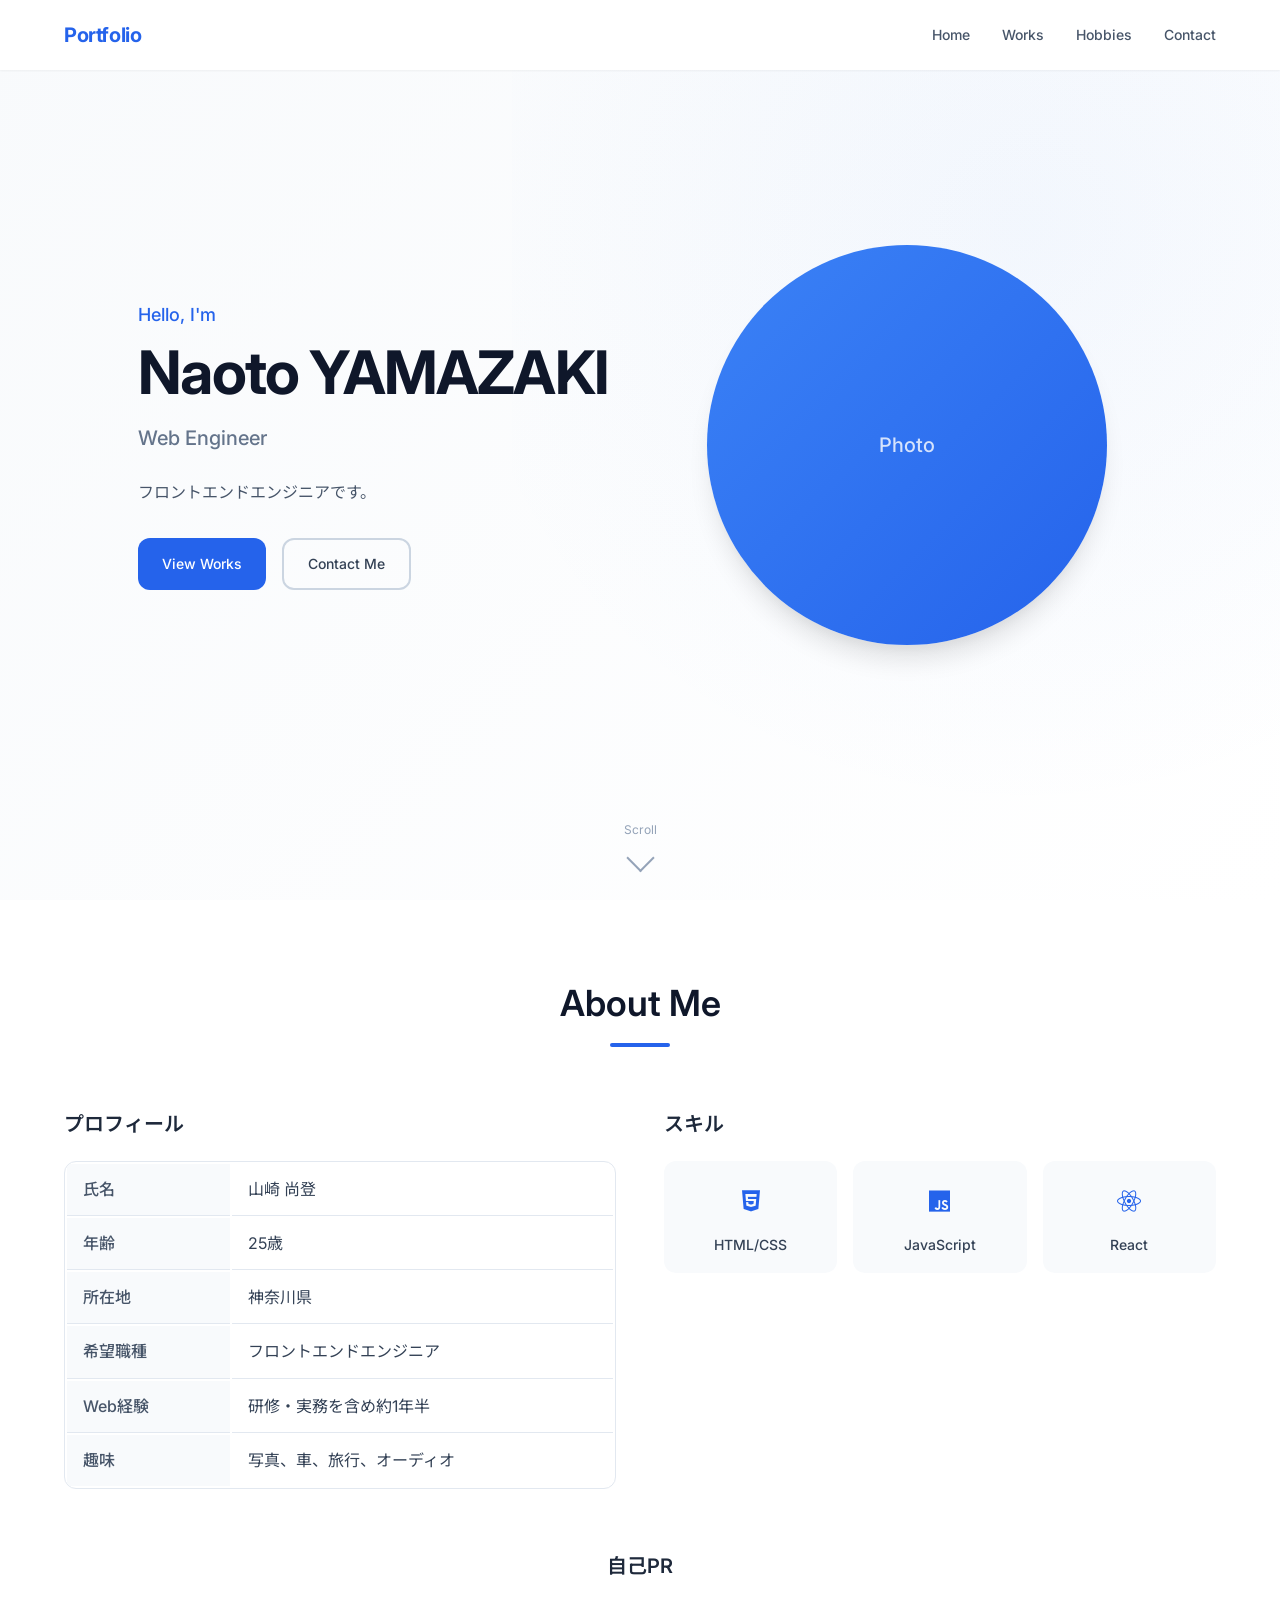
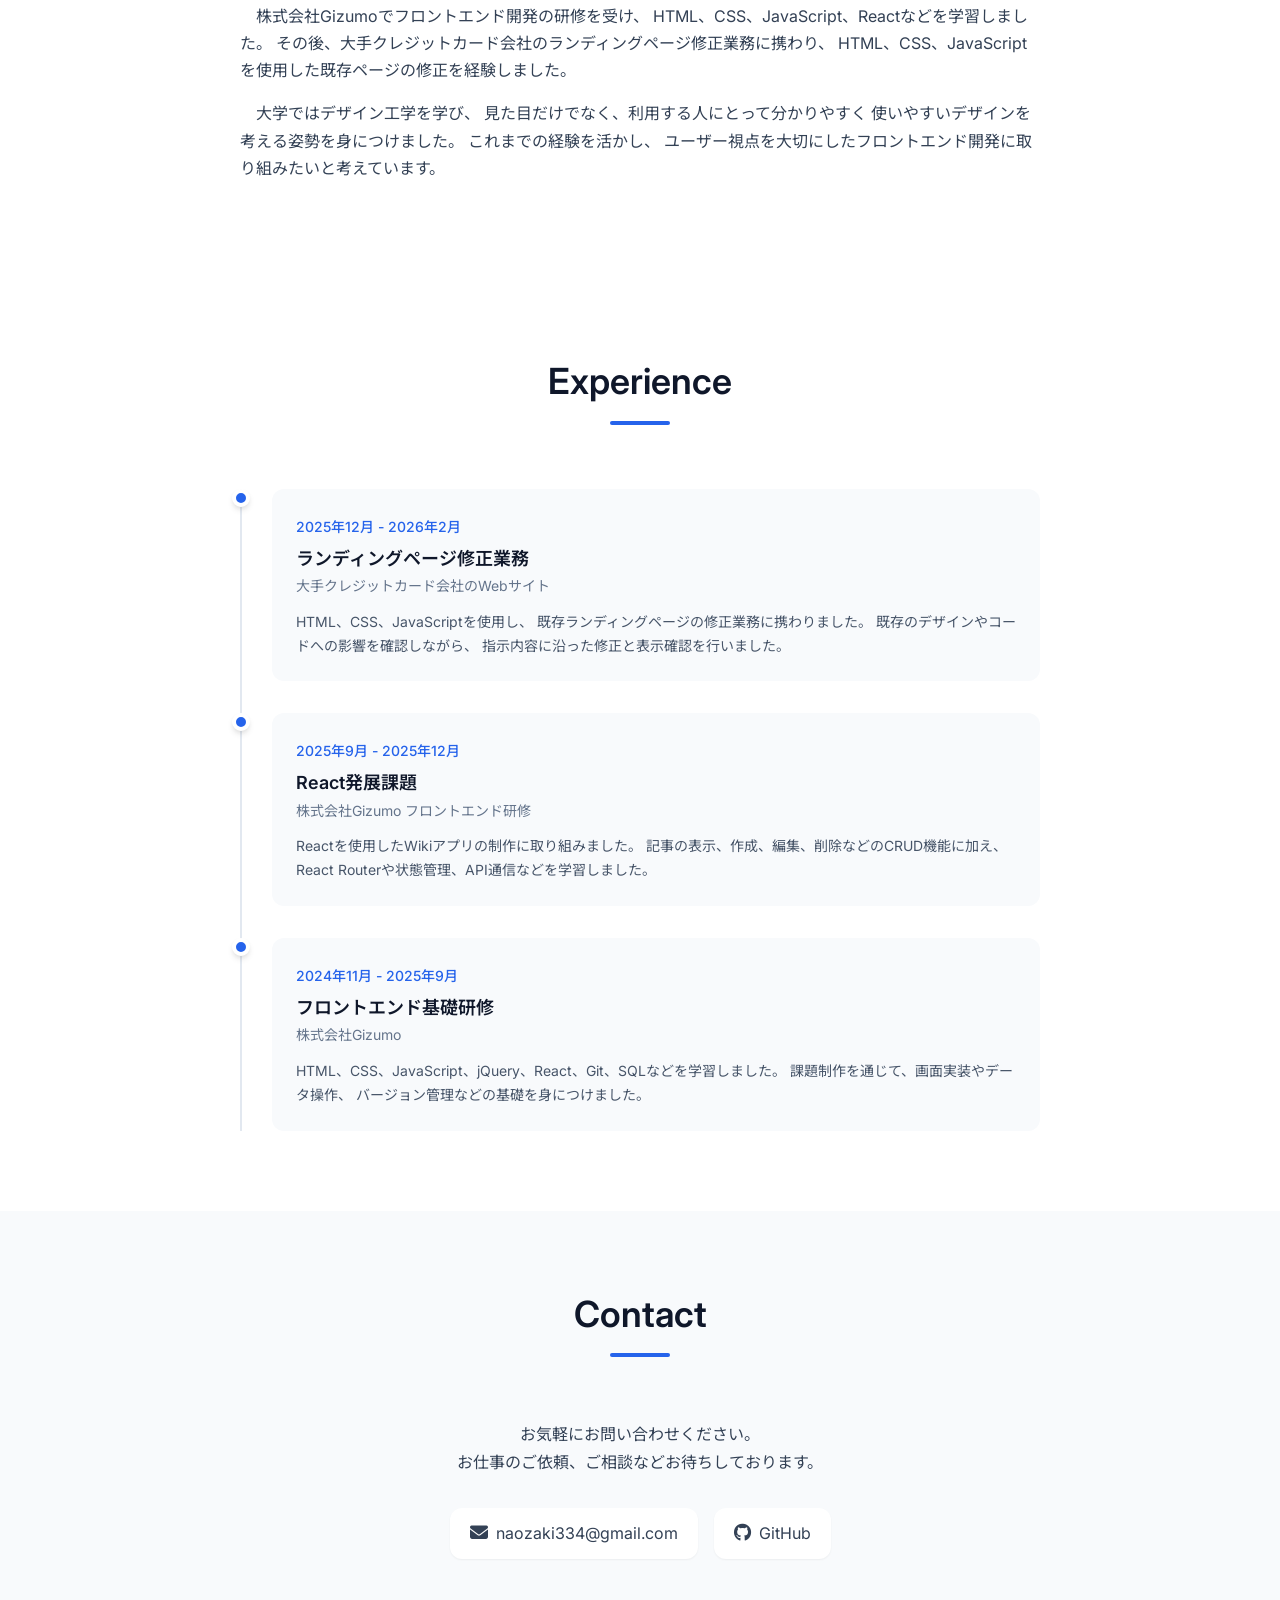
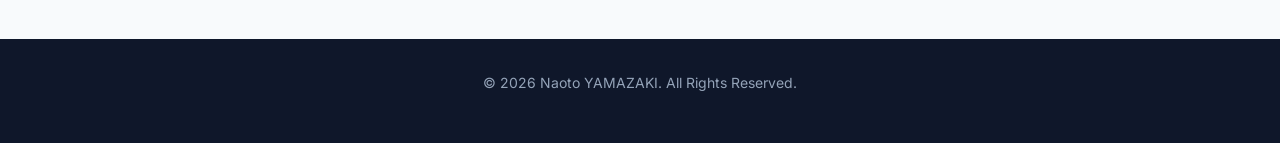
==== index.html @ 49e995fd "Initial commit" ====
<!DOCTYPE html>
<html lang="ja">
<head>
    <meta charset="UTF-8">
    <meta name="viewport" content="width=device-width, initial-scale=1.0">
    <meta name="description" content="ポートフォリオサイト - Webエンジニアとしての自己紹介">
    <title>Portfolio | NaotoYAMAZAKI</title>
    <link rel="stylesheet" href="css/style.css">
    <link rel="preconnect" href="https://fonts.googleapis.com">
    <link rel="preconnect" href="https://fonts.gstatic.com" crossorigin>
    <link href="https://fonts.googleapis.com/css2?family=Inter:wght@300;400;500;600;700&family=Noto+Sans+JP:wght@300;400;500;700&display=swap" rel="stylesheet">
    <link rel="stylesheet" href="https://cdnjs.cloudflare.com/ajax/libs/font-awesome/6.4.0/css/all.min.css">
</head>
<body>
    <!-- Navigation -->
    <nav class="navbar" id="navbar">
        <div class="nav-container">
            <a href="index.html" class="nav-logo">Portfolio</a>
            <button class="nav-toggle" id="nav-toggle" aria-label="メニュー">
                <span></span>
                <span></span>
                <span></span>
            </button>
            <ul class="nav-menu" id="nav-menu">
                <li><a href="index.html" class="nav-link active">Home</a></li>
                <li><a href="works.html" class="nav-link">Works</a></li>
                <li><a href="hobbies.html" class="nav-link">Hobbies</a></li>
                <li><a href="#contact" class="nav-link">Contact</a></li>
            </ul>
        </div>
    </nav>

    <!-- Hero Section -->
    <section class="hero" id="hero">
        <div class="hero-content">
            <div class="hero-text">
                <p class="hero-greeting">Hello, I'm</p>
                <h1 class="hero-name">Naoto YAMAZAKI</h1>
                <p class="hero-title">Web Engineer</p>
                <p class="hero-description">
                    フロントエンドエンジニアです。
                </p>
                <div class="hero-buttons">
                    <a href="works.html" class="btn btn-primary">View Works</a>
                    <a href="#contact" class="btn btn-secondary">Contact Me</a>
                </div>
            </div>
            <div class="hero-image">
                <div class="hero-img-wrapper">
                    <!-- 仮の画像プレースホルダー -->
                    <div class="hero-placeholder">
                        <span>Photo</span>
                    </div>
                </div>
            </div>
        </div>
        <div class="scroll-indicator">
            <span>Scroll</span>
            <div class="scroll-arrow"></div>
        </div>
    </section>

    <!-- About Section -->
    <section class="about" id="about">
        <div class="container">
            <h2 class="section-title">About Me</h2>
            <div class="about-content">
                <div class="about-text">
                    <h3>プロフィール</h3>
                    <div class="profile-table">
                        <table>
                            <tbody>
                                <tr>
                                    <th>氏名</th>
                                    <td>山崎 尚登</td>
                                </tr>
                                <tr>
                                    <th>年齢</th>
                                    <td>25歳</td>
                                </tr>
                                <tr>
                                    <th>所在地</th>
                                    <td>神奈川県</td>
                                </tr>
                                <tr>
                                    <th>希望職種</th>
                                    <td>フロントエンドエンジニア</td>
                                </tr>
                                <tr>
                                    <th>Web経験</th>
                                    <td>研修・実務を含め約1年半</td>
                                </tr>
                                <tr>
                                    <th>趣味</th>
                                    <td>写真、車、旅行、オーディオ</td>
                                </tr>
                            </tbody>
                        </table>
                    </div>
                </div>
                <div class="about-skills">
                    <h3>スキル</h3>
                    <div class="skills-grid">
                        <div class="skill-item">
                            <div class="skill-icon">
                                <i class="fab fa-html5"></i>
                            </div>
                            <span>HTML/CSS</span>
                        </div>
                        <div class="skill-item">
                            <div class="skill-icon">
                                <i class="fab fa-js"></i>
                            </div>
                            <span>JavaScript</span>
                        </div>
                        <div class="skill-item">
                            <div class="skill-icon">
                                <i class="fab fa-react"></i>
                            </div>
                            <span>React</span>
                        </div>
                    </div>
                </div>
            </div>
            <div class="about-bio">
    <h3>自己PR</h3>

    <p>
        株式会社Gizumoでフロントエンド開発の研修を受け、
        HTML、CSS、JavaScript、Reactなどを学習しました。
        その後、大手クレジットカード会社のランディングページ修正業務に携わり、
        HTML、CSS、JavaScriptを使用した既存ページの修正を経験しました。
    </p>

    <p>
        大学ではデザイン工学を学び、
        見た目だけでなく、利用する人にとって分かりやすく
        使いやすいデザインを考える姿勢を身につけました。
        これまでの経験を活かし、
        ユーザー視点を大切にしたフロントエンド開発に取り組みたいと考えています。
    </p>
</div>
        </div>
    </section>

    <!-- Experience Section -->
    <section class="experience" id="experience">
        <div class="container">
            <h2 class="section-title">Experience</h2>
            <div class="timeline">
                <div class="timeline">
    <div class="timeline-item">
        <div class="timeline-marker"></div>

        <div class="timeline-content">
            <span class="timeline-period">2025年12月 - 2026年2月</span>

            <h3 class="timeline-title">
                ランディングページ修正業務
            </h3>

            <p class="timeline-company">
                大手クレジットカード会社のWebサイト
            </p>

            <p class="timeline-description">
                HTML、CSS、JavaScriptを使用し、
                既存ランディングページの修正業務に携わりました。
                既存のデザインやコードへの影響を確認しながら、
                指示内容に沿った修正と表示確認を行いました。
            </p>
        </div>
    </div>

    <div class="timeline-item">
        <div class="timeline-marker"></div>

        <div class="timeline-content">
            <span class="timeline-period">2025年9月 - 2025年12月</span>

            <h3 class="timeline-title">
                React発展課題
            </h3>

            <p class="timeline-company">
                株式会社Gizumo フロントエンド研修
            </p>

            <p class="timeline-description">
                Reactを使用したWikiアプリの制作に取り組みました。
                記事の表示、作成、編集、削除などのCRUD機能に加え、
                React Routerや状態管理、API通信などを学習しました。
            </p>
        </div>
    </div>

    <div class="timeline-item">
        <div class="timeline-marker"></div>

        <div class="timeline-content">
            <span class="timeline-period">2024年11月 - 2025年9月</span>

            <h3 class="timeline-title">
                フロントエンド基礎研修
            </h3>

            <p class="timeline-company">
                株式会社Gizumo
            </p>

            <p class="timeline-description">
                HTML、CSS、JavaScript、jQuery、React、Git、SQLなどを学習しました。
                課題制作を通じて、画面実装やデータ操作、
                バージョン管理などの基礎を身につけました。
            </p>
        </div>
    </div>
</div>
            </div>
        </div>
    </section>

    <!-- Contact Section -->
    <section class="contact" id="contact">
        <div class="container">
            <h2 class="section-title">Contact</h2>
            <p class="contact-intro">
                お気軽にお問い合わせください。<br>
                お仕事のご依頼、ご相談などお待ちしております。
            </p>
            <div class="contact-links">
                <a href="mailto:naozaki334@gmail.com" class="contact-link">
                    <i class="fas fa-envelope"></i>
                    <span>naozaki334@gmail.com</span>
                </a>
                <a href="https://github.com/Naoto0211TT" target="_blank" rel="noopener" class="contact-link">
                    <i class="fab fa-github"></i>
                    <span>GitHub</span>
                </a>

            </div>
        </div>
    </section>

    <!-- Footer -->
    <footer class="footer">
        <div class="container">
            <p>&copy; 2026 Naoto YAMAZAKI. All Rights Reserved.</p>
        </div>
    </footer>

    <script src="js/main.js" defer></script>
</body>
</html>
---- css/style.css ----
/* ========================================
   CSS Variables & Reset
======================================== */
:root {
    /* Colors */
    --primary-color: #2563eb;
    --primary-dark: #1d4ed8;
    --primary-light: #3b82f6;
    --secondary-color: #64748b;
    --accent-color: #f59e0b;
    
    /* Neutrals */
    --white: #ffffff;
    --gray-50: #f8fafc;
    --gray-100: #f1f5f9;
    --gray-200: #e2e8f0;
    --gray-300: #cbd5e1;
    --gray-400: #94a3b8;
    --gray-500: #64748b;
    --gray-600: #475569;
    --gray-700: #334155;
    --gray-800: #1e293b;
    --gray-900: #0f172a;
    
    /* Typography */
    --font-primary: 'Inter', 'Noto Sans JP', sans-serif;
    --font-size-xs: 0.75rem;
    --font-size-sm: 0.875rem;
    --font-size-base: 1rem;
    --font-size-lg: 1.125rem;
    --font-size-xl: 1.25rem;
    --font-size-2xl: 1.5rem;
    --font-size-3xl: 1.875rem;
    --font-size-4xl: 2.25rem;
    --font-size-5xl: 3rem;
    --font-size-6xl: 3.75rem;
    
    /* Spacing */
    --spacing-1: 0.25rem;
    --spacing-2: 0.5rem;
    --spacing-3: 0.75rem;
    --spacing-4: 1rem;
    --spacing-5: 1.25rem;
    --spacing-6: 1.5rem;
    --spacing-8: 2rem;
    --spacing-10: 2.5rem;
    --spacing-12: 3rem;
    --spacing-16: 4rem;
    --spacing-20: 5rem;
    --spacing-24: 6rem;
    
    /* Border Radius */
    --radius-sm: 0.25rem;
    --radius-md: 0.5rem;
    --radius-lg: 0.75rem;
    --radius-xl: 1rem;
    --radius-2xl: 1.5rem;
    --radius-full: 9999px;
    
    /* Shadows */
    --shadow-sm: 0 1px 2px 0 rgba(0, 0, 0, 0.05);
    --shadow-md: 0 4px 6px -1px rgba(0, 0, 0, 0.1), 0 2px 4px -1px rgba(0, 0, 0, 0.06);
    --shadow-lg: 0 10px 15px -3px rgba(0, 0, 0, 0.1), 0 4px 6px -2px rgba(0, 0, 0, 0.05);
    --shadow-xl: 0 20px 25px -5px rgba(0, 0, 0, 0.1), 0 10px 10px -5px rgba(0, 0, 0, 0.04);
    
    /* Transitions */
    --transition-fast: 150ms ease;
    --transition-base: 300ms ease;
    --transition-slow: 500ms ease;
    
    /* Container */
    --container-max: 1200px;
    --container-padding: 1.5rem;
}

/* Reset */
*,
*::before,
*::after {
    box-sizing: border-box;
    margin: 0;
    padding: 0;
}

html {
    scroll-behavior: smooth;
    -webkit-font-smoothing: antialiased;
    -moz-osx-font-smoothing: grayscale;
}

body {
    font-family: var(--font-primary);
    font-size: var(--font-size-base);
    line-height: 1.7;
    color: var(--gray-700);
    background-color: var(--white);
}

img {
    max-width: 100%;
    height: auto;
    display: block;
}

a {
    color: inherit;
    text-decoration: none;
}

ul {
    list-style: none;
}

button {
    font-family: inherit;
    cursor: pointer;
    border: none;
    background: none;
}

/* ========================================
   Layout & Container
======================================== */
.container {
    width: 100%;
    max-width: var(--container-max);
    margin: 0 auto;
    padding: 0 var(--container-padding);
}

section {
    padding: var(--spacing-20) 0;
}

/* ========================================
   Typography
======================================== */
h1, h2, h3, h4, h5, h6 {
    font-weight: 600;
    line-height: 1.3;
    color: var(--gray-900);
}

h1 { font-size: var(--font-size-5xl); }
h2 { font-size: var(--font-size-4xl); }
h3 { font-size: var(--font-size-2xl); }
h4 { font-size: var(--font-size-xl); }

p {
    margin-bottom: var(--spacing-4);
}

/* ========================================
   Navigation
======================================== */
.navbar {
    position: fixed;
    top: 0;
    left: 0;
    right: 0;
    z-index: 1000;
    background-color: rgba(255, 255, 255, 0.95);
    backdrop-filter: blur(10px);
    box-shadow: var(--shadow-sm);
    transition: all var(--transition-base);
}

.navbar.scrolled {
    box-shadow: var(--shadow-md);
}

.nav-container {
    display: flex;
    align-items: center;
    justify-content: space-between;
    height: 70px;
    max-width: var(--container-max);
    margin: 0 auto;
    padding: 0 var(--container-padding);
}

.nav-logo {
    font-size: var(--font-size-xl);
    font-weight: 700;
    color: var(--primary-color);
    letter-spacing: -0.02em;
}

.nav-menu {
    display: flex;
    align-items: center;
    gap: var(--spacing-8);
}

.nav-link {
    font-size: var(--font-size-sm);
    font-weight: 500;
    color: var(--gray-600);
    transition: color var(--transition-fast);
    position: relative;
}

.nav-link::after {
    content: '';
    position: absolute;
    bottom: -4px;
    left: 0;
    width: 0;
    height: 2px;
    background-color: var(--primary-color);
    transition: width var(--transition-base);
}

.nav-link:hover,
.nav-link.active {
    color: var(--primary-color);
}

.nav-link:hover::after,
.nav-link.active::after {
    width: 100%;
}

/* Mobile Menu Toggle */
.nav-toggle {
    display: none;
    flex-direction: column;
    gap: 5px;
    padding: 5px;
}

.nav-toggle span {
    display: block;
    width: 24px;
    height: 2px;
    background-color: var(--gray-700);
    transition: all var(--transition-base);
}

.nav-toggle.active span:nth-child(1) {
    transform: rotate(45deg) translate(5px, 5px);
}

.nav-toggle.active span:nth-child(2) {
    opacity: 0;
}

.nav-toggle.active span:nth-child(3) {
    transform: rotate(-45deg) translate(5px, -5px);
}

/* ========================================
   Buttons
======================================== */
.btn {
    display: inline-flex;
    align-items: center;
    justify-content: center;
    gap: var(--spacing-2);
    padding: var(--spacing-3) var(--spacing-6);
    font-size: var(--font-size-sm);
    font-weight: 500;
    border-radius: var(--radius-lg);
    transition: all var(--transition-fast);
    cursor: pointer;
}

.btn-primary {
    background-color: var(--primary-color);
    color: var(--white);
}

.btn-primary:hover {
    background-color: var(--primary-dark);
    transform: translateY(-2px);
    box-shadow: var(--shadow-md);
}

.btn-secondary {
    background-color: transparent;
    color: var(--gray-700);
    border: 2px solid var(--gray-300);
}

.btn-secondary:hover {
    border-color: var(--primary-color);
    color: var(--primary-color);
}

/* ========================================
   Hero Section
======================================== */
.hero {
    min-height: 100vh;
    display: flex;
    align-items: center;
    padding-top: 70px;
    background: linear-gradient(135deg, var(--gray-50) 0%, var(--white) 100%);
    position: relative;
    overflow: hidden;
}

.hero::before {
    content: '';
    position: absolute;
    top: -50%;
    right: -20%;
    width: 80%;
    height: 150%;
    background: radial-gradient(circle, var(--primary-light) 0%, transparent 70%);
    opacity: 0.05;
    animation: float 20s ease-in-out infinite;
}

@keyframes float {
    0%, 100% { transform: translate(0, 0) rotate(0deg); }
    50% { transform: translate(-30px, -30px) rotate(180deg); }
}

.hero-content {
    display: grid;
    grid-template-columns: 1fr 1fr;
    gap: var(--spacing-16);
    align-items: center;
    max-width: var(--container-max);
    margin: 0 auto;
    padding: 0 var(--container-padding);
    position: relative;
    z-index: 1;
}

.hero-greeting {
    font-size: var(--font-size-lg);
    color: var(--primary-color);
    font-weight: 500;
    margin-bottom: var(--spacing-2);
}

.hero-name {
    font-size: var(--font-size-6xl);
    font-weight: 700;
    color: var(--gray-900);
    margin-bottom: var(--spacing-4);
    letter-spacing: -0.03em;
    line-height: 1.1;
}

.hero-title {
    font-size: var(--font-size-xl);
    color: var(--gray-500);
    font-weight: 500;
    margin-bottom: var(--spacing-6);
}

.hero-description {
    font-size: var(--font-size-base);
    color: var(--gray-600);
    margin-bottom: var(--spacing-8);
    max-width: 500px;
}

.hero-buttons {
    display: flex;
    gap: var(--spacing-4);
    flex-wrap: wrap;
}

.hero-image {
    display: flex;
    justify-content: center;
    align-items: center;
}

.hero-img-wrapper {
    width: 400px;
    height: 400px;
    border-radius: 50%;
    overflow: hidden;
    background: linear-gradient(135deg, var(--primary-light), var(--primary-color));
    display: flex;
    align-items: center;
    justify-content: center;
    box-shadow: var(--shadow-xl);
    position: relative;
}

.hero-placeholder {
    width: 100%;
    height: 100%;
    display: flex;
    align-items: center;
    justify-content: center;
    color: var(--white);
    font-size: var(--font-size-xl);
    font-weight: 500;
    opacity: 0.8;
}

/* Scroll Indicator */
.scroll-indicator {
    position: absolute;
    bottom: var(--spacing-8);
    left: 50%;
    transform: translateX(-50%);
    display: flex;
    flex-direction: column;
    align-items: center;
    gap: var(--spacing-2);
    color: var(--gray-400);
    font-size: var(--font-size-xs);
    animation: bounce 2s infinite;
}

.scroll-arrow {
    width: 20px;
    height: 20px;
    border-right: 2px solid var(--gray-400);
    border-bottom: 2px solid var(--gray-400);
    transform: rotate(45deg);
}

@keyframes bounce {
    0%, 20%, 50%, 80%, 100% { transform: translateX(-50%) translateY(0); }
    40% { transform: translateX(-50%) translateY(-10px); }
    60% { transform: translateX(-50%) translateY(-5px); }
}

/* ========================================
   Section Title
======================================== */
.section-title {
    font-size: var(--font-size-4xl);
    text-align: center;
    margin-bottom: var(--spacing-16);
    position: relative;
}

.section-title::after {
    content: '';
    display: block;
    width: 60px;
    height: 4px;
    background-color: var(--primary-color);
    margin: var(--spacing-4) auto 0;
    border-radius: var(--radius-full);
}

/* ========================================
   About Section
======================================== */
.about-content {
    display: grid;
    grid-template-columns: 1fr 1fr;
    gap: var(--spacing-12);
    margin-bottom: var(--spacing-16);
}

.about-text h3,
.about-skills h3 {
    font-size: var(--font-size-xl);
    margin-bottom: var(--spacing-6);
    color: var(--gray-800);
}

.profile-table {
    overflow: hidden;
    border-radius: var(--radius-lg);
    border: 1px solid var(--gray-200);
}

.profile-table table {
    width: 100%;
}

.profile-table th,
.profile-table td {
    padding: var(--spacing-3) var(--spacing-4);
    text-align: left;
    border-bottom: 1px solid var(--gray-200);
}

.profile-table th {
    background-color: var(--gray-50);
    font-weight: 500;
    color: var(--gray-600);
    width: 30%;
}

.profile-table tr:last-child th,
.profile-table tr:last-child td {
    border-bottom: none;
}

/* Skills Grid */
.skills-grid {
    display: grid;
    grid-template-columns: repeat(3, 1fr);
    gap: var(--spacing-4);
}

.skill-item {
    display: flex;
    flex-direction: column;
    align-items: center;
    gap: var(--spacing-2);
    padding: var(--spacing-4);
    background-color: var(--gray-50);
    border-radius: var(--radius-lg);
    transition: all var(--transition-base);
}

.skill-item:hover {
    transform: translateY(-4px);
    box-shadow: var(--shadow-md);
}

.skill-icon {
    width: 48px;
    height: 48px;
    display: flex;
    align-items: center;
    justify-content: center;
    font-size: var(--font-size-2xl);
    color: var(--primary-color);
}

.skill-item span {
    font-size: var(--font-size-sm);
    font-weight: 500;
    color: var(--gray-700);
}

/* Bio */
.about-bio {
    max-width: 800px;
    margin: 0 auto;
}

.about-bio h3 {
    font-size: var(--font-size-xl);
    margin-bottom: var(--spacing-6);
    color: var(--gray-800);
    text-align: center;
}

.about-bio p {
    margin-bottom: var(--spacing-4);
    text-indent: 1em;
}

/* ========================================
   Experience / Timeline Section
======================================== */
.timeline {
    max-width: 800px;
    margin: 0 auto;
    position: relative;
}

.timeline::before {
    content: '';
    position: absolute;
    left: 0;
    top: 0;
    bottom: 0;
    width: 2px;
    background-color: var(--gray-200);
}

.timeline-item {
    position: relative;
    padding-left: var(--spacing-8);
    padding-bottom: var(--spacing-8);
}

.timeline-item:last-child {
    padding-bottom: 0;
}

.timeline-marker {
    position: absolute;
    left: -8px;
    top: 0;
    width: 18px;
    height: 18px;
    border-radius: 50%;
    background-color: var(--primary-color);
    border: 4px solid var(--white);
    box-shadow: var(--shadow-md);
}

.timeline-content {
    background-color: var(--gray-50);
    padding: var(--spacing-6);
    border-radius: var(--radius-lg);
    transition: all var(--transition-base);
}

.timeline-content:hover {
    transform: translateX(8px);
    box-shadow: var(--shadow-md);
}

.timeline-period {
    display: inline-block;
    font-size: var(--font-size-sm);
    color: var(--primary-color);
    font-weight: 500;
    margin-bottom: var(--spacing-2);
}

.timeline-title {
    font-size: var(--font-size-lg);
    margin-bottom: var(--spacing-1);
}

.timeline-company {
    font-size: var(--font-size-sm);
    color: var(--gray-500);
    margin-bottom: var(--spacing-3);
}

.timeline-description {
    font-size: var(--font-size-sm);
    color: var(--gray-600);
    margin-bottom: 0;
}

/* ========================================
   Contact Section
======================================== */
.contact {
    background-color: var(--gray-50);
}

.contact-intro {
    text-align: center;
    max-width: 500px;
    margin: 0 auto var(--spacing-8);
}

.contact-links {
    display: flex;
    justify-content: center;
    gap: var(--spacing-4);
    flex-wrap: wrap;
}

.contact-link {
    display: flex;
    align-items: center;
    gap: var(--spacing-2);
    padding: var(--spacing-3) var(--spacing-5);
    background-color: var(--white);
    border-radius: var(--radius-lg);
    box-shadow: var(--shadow-sm);
    transition: all var(--transition-fast);
}

.contact-link:hover {
    transform: translateY(-4px);
    box-shadow: var(--shadow-md);
    color: var(--primary-color);
}

.contact-link i {
    font-size: var(--font-size-lg);
}

/* ========================================
   Footer
======================================== */
.footer {
    background-color: var(--gray-900);
    color: var(--gray-400);
    padding: var(--spacing-8) 0;
    text-align: center;
    font-size: var(--font-size-sm);
}

/* ========================================
   Page Header (for inner pages)
======================================== */
.page-header {
    padding-top: calc(70px + var(--spacing-16));
    padding-bottom: var(--spacing-12);
    background: linear-gradient(135deg, var(--gray-50) 0%, var(--white) 100%);
    text-align: center;
}

.page-title {
    font-size: var(--font-size-5xl);
    margin-bottom: var(--spacing-4);
}

.page-subtitle {
    font-size: var(--font-size-lg);
    color: var(--gray-500);
    margin-bottom: 0;
}

/* ========================================
   Works Section
======================================== */
.works-grid {
    display: grid;
    grid-template-columns: repeat(auto-fill, minmax(340px, 1fr));
    gap: var(--spacing-8);
}

.work-card {
    background-color: var(--white);
    border-radius: var(--radius-xl);
    overflow: hidden;
    box-shadow: var(--shadow-md);
    transition: all var(--transition-base);
}

.work-card:hover {
    transform: translateY(-8px);
    box-shadow: var(--shadow-xl);
}

.work-image {
    position: relative;
    height: 200px;
    overflow: hidden;
}

.work-placeholder {
    width: 100%;
    height: 100%;
    background: linear-gradient(135deg, var(--gray-200), var(--gray-300));
    display: flex;
    align-items: center;
    justify-content: center;
    color: var(--gray-500);
    font-weight: 500;
}

.work-overlay {
    position: absolute;
    inset: 0;
    background: linear-gradient(to top, rgba(0,0,0,0.7), transparent);
    display: flex;
    align-items: flex-end;
    padding: var(--spacing-4);
    opacity: 0;
    transition: opacity var(--transition-base);
}

.work-card:hover .work-overlay {
    opacity: 1;
}

.work-tags {
    display: flex;
    gap: var(--spacing-2);
    flex-wrap: wrap;
}

.tag {
    padding: var(--spacing-1) var(--spacing-3);
    background-color: rgba(255, 255, 255, 0.9);
    border-radius: var(--radius-full);
    font-size: var(--font-size-xs);
    font-weight: 500;
    color: var(--gray-700);
}

.work-content {
    padding: var(--spacing-6);
}

.work-title {
    font-size: var(--font-size-lg);
    margin-bottom: var(--spacing-3);
}

.work-description {
    font-size: var(--font-size-sm);
    color: var(--gray-600);
    margin-bottom: var(--spacing-4);
}

.work-links {
    display: flex;
    gap: var(--spacing-4);
}

.work-link {
    display: inline-flex;
    align-items: center;
    gap: var(--spacing-2);
    font-size: var(--font-size-sm);
    color: var(--primary-color);
    font-weight: 500;
    transition: color var(--transition-fast);
}

.work-link:hover {
    color: var(--primary-dark);
}

/* More Works */
.more-works {
    background-color: var(--gray-50);
}

.more-works-content {
    max-width: 500px;
    margin: 0 auto;
    text-align: center;
}

.more-works-content h3 {
    margin-bottom: var(--spacing-4);
}

.more-works-content p {
    margin-bottom: var(--spacing-6);
    color: var(--gray-600);
}

/* ========================================
   Hobbies Section
======================================== */
.hobby-section {
    padding: var(--spacing-20) 0;
}

.hobby-section.alt-bg {
    background-color: var(--gray-50);
}

.hobby-intro {
    text-align: center;
    max-width: 700px;
    margin: 0 auto var(--spacing-12);
}

.hobby-icon {
    width: 80px;
    height: 80px;
    margin: 0 auto var(--spacing-6);
    display: flex;
    align-items: center;
    justify-content: center;
    background: linear-gradient(135deg, var(--primary-light), var(--primary-color));
    border-radius: 50%;
    font-size: var(--font-size-3xl);
    color: var(--white);
}

.hobby-title {
    font-size: var(--font-size-3xl);
    margin-bottom: var(--spacing-4);
}

.hobby-description {
    font-size: var(--font-size-base);
    color: var(--gray-600);
    margin-bottom: 0;
}

/* Gallery Grid */
.gallery-grid {
    display: grid;
    grid-template-columns: repeat(3, 1fr);
    gap: var(--spacing-4);
    margin-bottom: var(--spacing-12);
}

.gallery-item {
    border-radius: var(--radius-lg);
    overflow: hidden;
    box-shadow: var(--shadow-md);
    transition: all var(--transition-base);
}

.gallery-item:hover {
    transform: translateY(-4px);
    box-shadow: var(--shadow-lg);
}

.gallery-placeholder {
    aspect-ratio: 4/3;
    background: linear-gradient(135deg, var(--gray-200), var(--gray-300));
    display: flex;
    align-items: center;
    justify-content: center;
    color: var(--gray-500);
    font-weight: 500;
}

.gallery-info {
    padding: var(--spacing-4);
    background-color: var(--white);
}

.gallery-info h3 {
    font-size: var(--font-size-base);
    margin-bottom: var(--spacing-1);
}

.gallery-info p {
    font-size: var(--font-size-sm);
    color: var(--gray-500);
    margin-bottom: 0;
}

/* Equipment List */
.hobby-equipment,
.hobby-activities {
    max-width: 500px;
    margin: 0 auto;
    padding: var(--spacing-6);
    background-color: var(--white);
    border-radius: var(--radius-lg);
    box-shadow: var(--shadow-sm);
}

.hobby-equipment h3,
.hobby-activities h3 {
    font-size: var(--font-size-lg);
    margin-bottom: var(--spacing-4);
    text-align: center;
}

.equipment-list,
.activities-list {
    padding-left: var(--spacing-4);
}

.equipment-list li,
.activities-list li {
    position: relative;
    padding-left: var(--spacing-4);
    margin-bottom: var(--spacing-2);
    font-size: var(--font-size-sm);
    color: var(--gray-600);
}

.equipment-list li::before,
.activities-list li::before {
    content: '';
    position: absolute;
    left: 0;
    top: 8px;
    width: 6px;
    height: 6px;
    background-color: var(--primary-color);
    border-radius: 50%;
}

/* Cars Grid */
.cars-grid {
    display: grid;
    grid-template-columns: repeat(2, 1fr);
    gap: var(--spacing-8);
    margin-bottom: var(--spacing-12);
}

.car-card {
    background-color: var(--white);
    border-radius: var(--radius-xl);
    overflow: hidden;
    box-shadow: var(--shadow-md);
}

.car-image {
    height: 200px;
}

.car-placeholder {
    width: 100%;
    height: 100%;
    background: linear-gradient(135deg, var(--gray-200), var(--gray-300));
    display: flex;
    align-items: center;
    justify-content: center;
    color: var(--gray-500);
    font-weight: 500;
}

.car-content {
    padding: var(--spacing-6);
}

.car-content h3 {
    font-size: var(--font-size-lg);
    margin-bottom: var(--spacing-4);
}

.car-specs {
    display: flex;
    gap: var(--spacing-4);
    margin-bottom: var(--spacing-4);
    flex-wrap: wrap;
}

.spec-item {
    display: flex;
    flex-direction: column;
    gap: var(--spacing-1);
}

.spec-label {
    font-size: var(--font-size-xs);
    color: var(--gray-500);
    font-weight: 500;
}

.spec-value {
    font-size: var(--font-size-sm);
    font-weight: 600;
    color: var(--gray-800);
}

.car-description {
    font-size: var(--font-size-sm);
    color: var(--gray-600);
    margin-bottom: 0;
}

/* Interests Grid */
.interests-grid {
    display: grid;
    grid-template-columns: repeat(4, 1fr);
    gap: var(--spacing-6);
}

.interest-card {
    text-align: center;
    padding: var(--spacing-6);
    background-color: var(--white);
    border-radius: var(--radius-lg);
    box-shadow: var(--shadow-sm);
    transition: all var(--transition-base);
}

.interest-card:hover {
    transform: translateY(-4px);
    box-shadow: var(--shadow-md);
}

.interest-icon {
    width: 60px;
    height: 60px;
    margin: 0 auto var(--spacing-4);
    display: flex;
    align-items: center;
    justify-content: center;
    background-color: var(--gray-50);
    border-radius: 50%;
    font-size: var(--font-size-xl);
    color: var(--primary-color);
}

.interest-card h3 {
    font-size: var(--font-size-base);
    margin-bottom: var(--spacing-2);
}

.interest-card p {
    font-size: var(--font-size-sm);
    color: var(--gray-500);
    margin-bottom: 0;
}

/* ========================================
   Scroll Animations
======================================== */
.fade-in {
    opacity: 0;
    transform: translateY(30px);
    transition: opacity 0.6s ease, transform 0.6s ease;
}

.fade-in.visible {
    opacity: 1;
    transform: translateY(0);
}

.slide-in-left {
    opacity: 0;
    transform: translateX(-50px);
    transition: opacity 0.6s ease, transform 0.6s ease;
}

.slide-in-left.visible {
    opacity: 1;
    transform: translateX(0);
}

.slide-in-right {
    opacity: 0;
    transform: translateX(50px);
    transition: opacity 0.6s ease, transform 0.6s ease;
}

.slide-in-right.visible {
    opacity: 1;
    transform: translateX(0);
}

.scale-in {
    opacity: 0;
    transform: scale(0.9);
    transition: opacity 0.6s ease, transform 0.6s ease;
}

.scale-in.visible {
    opacity: 1;
    transform: scale(1);
}

/* Stagger delays */
.delay-100 { transition-delay: 100ms; }
.delay-200 { transition-delay: 200ms; }
.delay-300 { transition-delay: 300ms; }
.delay-400 { transition-delay: 400ms; }
.delay-500 { transition-delay: 500ms; }

/* ========================================
   Responsive Design
======================================== */
@media (max-width: 1024px) {
    .hero-content {
        grid-template-columns: 1fr;
        text-align: center;
    }
    
    .hero-name {
        font-size: var(--font-size-4xl);
    }
    
    .hero-description {
        margin-left: auto;
        margin-right: auto;
    }
    
    .hero-buttons {
        justify-content: center;
    }
    
    .hero-image {
        order: -1;
    }
    
    .hero-img-wrapper {
        width: 280px;
        height: 280px;
    }
    
    .about-content {
        grid-template-columns: 1fr;
    }
    
    .skills-grid {
        grid-template-columns: repeat(3, 1fr);
    }
    
    .gallery-grid {
        grid-template-columns: repeat(2, 1fr);
    }
    
    .cars-grid {
        grid-template-columns: 1fr;
    }
    
    .interests-grid {
        grid-template-columns: repeat(2, 1fr);
    }
}

@media (max-width: 768px) {
    :root {
        --font-size-6xl: 2.5rem;
        --font-size-5xl: 2rem;
        --font-size-4xl: 1.75rem;
    }
    
    .nav-menu {
        position: fixed;
        top: 70px;
        left: 0;
        right: 0;
        background-color: var(--white);
        flex-direction: column;
        padding: var(--spacing-6);
        gap: var(--spacing-4);
        box-shadow: var(--shadow-lg);
        transform: translateY(-100%);
        opacity: 0;
        visibility: hidden;
        transition: all var(--transition-base);
    }
    
    .nav-menu.active {
        transform: translateY(0);
        opacity: 1;
        visibility: visible;
    }
    
    .nav-toggle {
        display: flex;
    }
    
    section {
        padding: var(--spacing-12) 0;
    }
    
    .works-grid {
        grid-template-columns: 1fr;
    }
    
    .skills-grid {
        grid-template-columns: repeat(2, 1fr);
    }
    
    .gallery-grid {
        grid-template-columns: 1fr;
    }
    
    .interests-grid {
        grid-template-columns: 1fr;
    }
    
    .contact-links {
        flex-direction: column;
        align-items: stretch;
    }
    
    .contact-link {
        justify-content: center;
    }
}

@media (max-width: 480px) {
    .container {
        padding: 0 var(--spacing-4);
    }
    
    .hero-img-wrapper {
        width: 200px;
        height: 200px;
    }
    
    .hero-buttons {
        flex-direction: column;
        width: 100%;
    }
    
    .btn {
        width: 100%;
    }
    
    .skills-grid {
        grid-template-columns: repeat(2, 1fr);
        gap: var(--spacing-2);
    }
    
    .skill-item {
        padding: var(--spacing-3);
    }
    
    .work-links {
        flex-direction: column;
    }
}
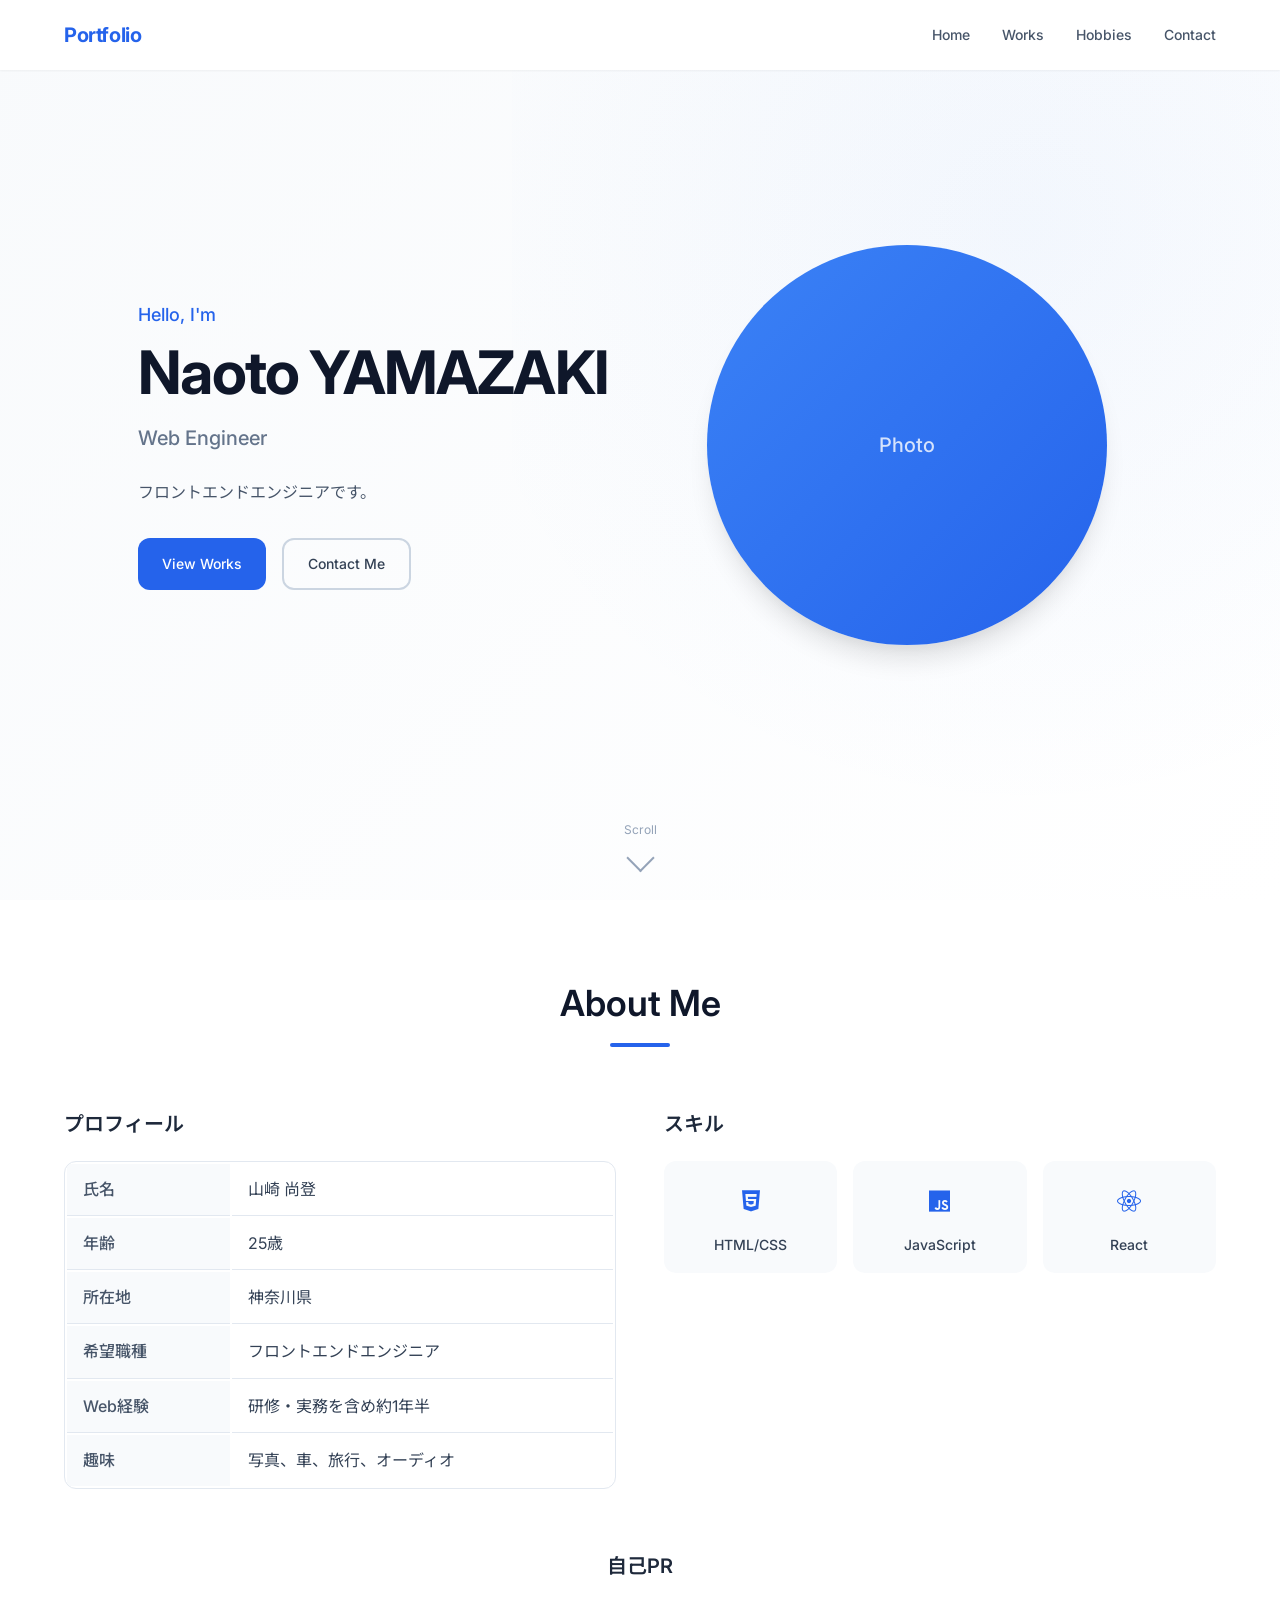
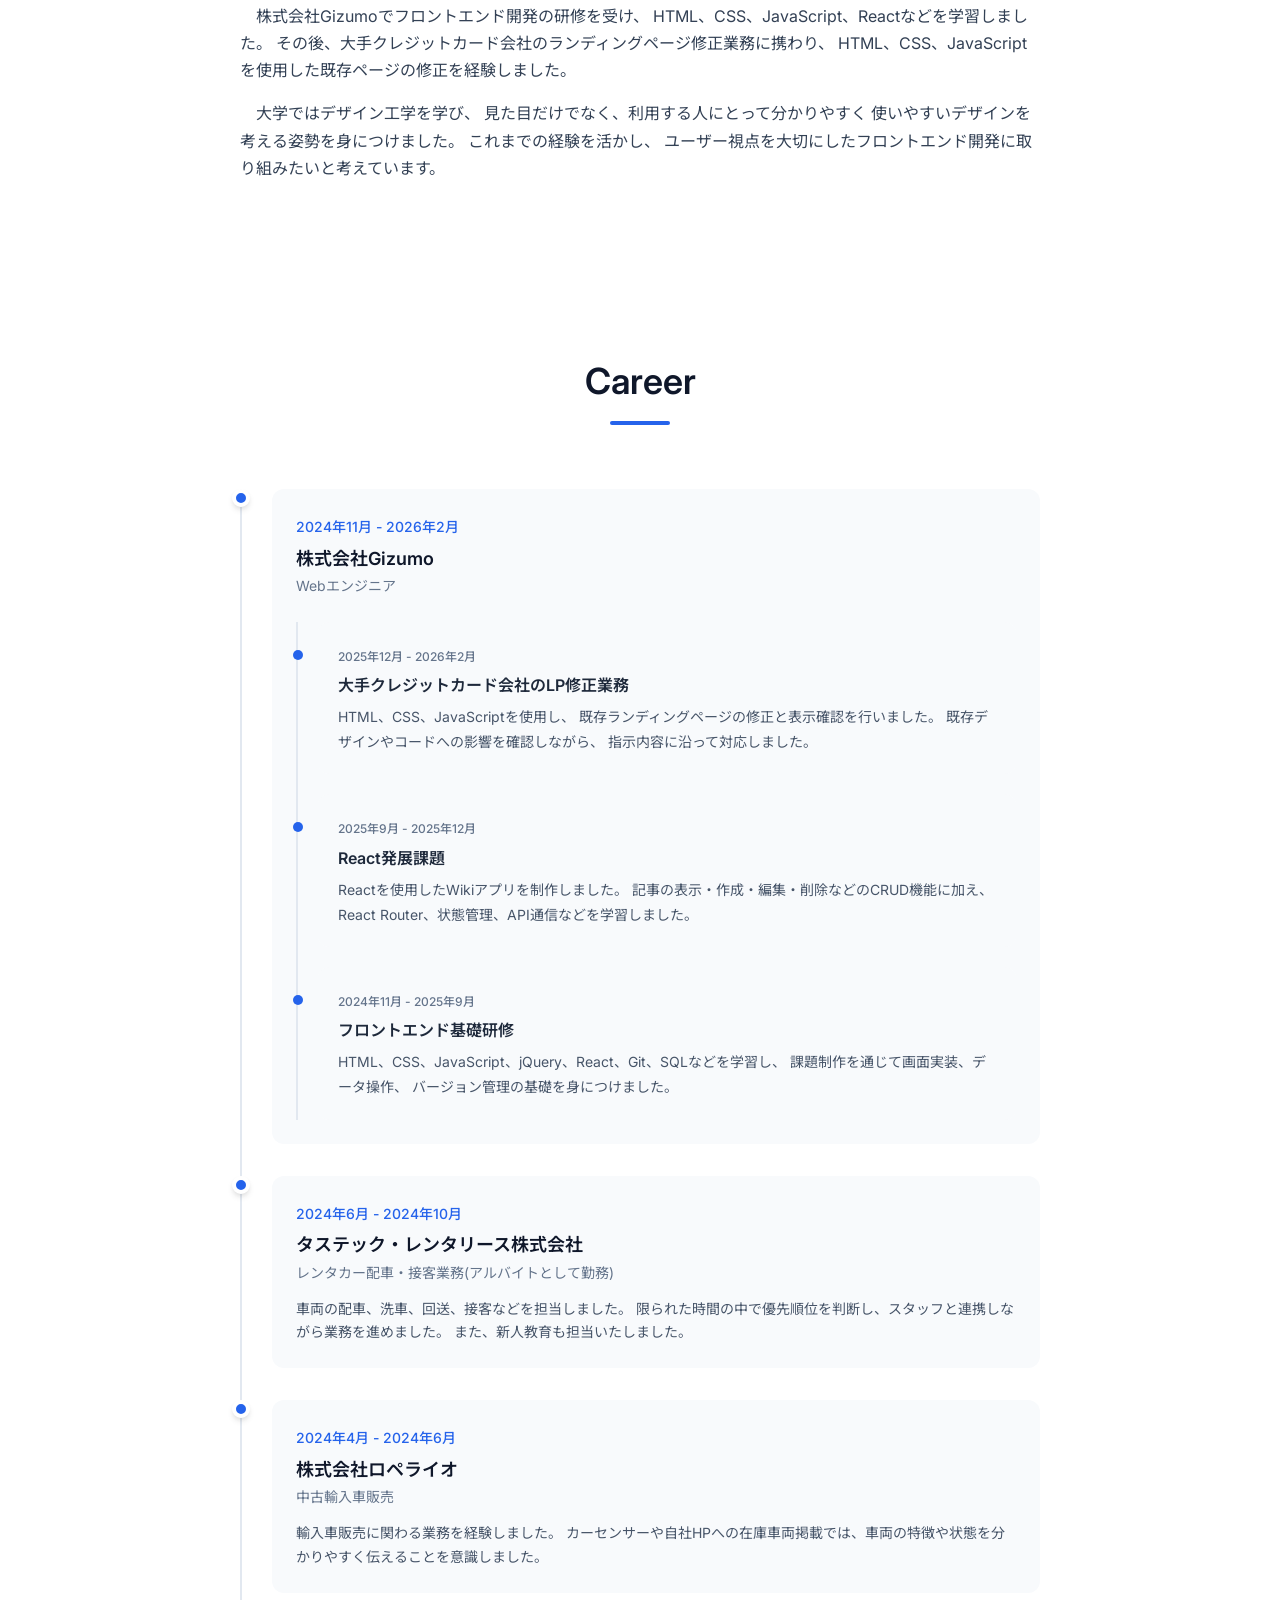
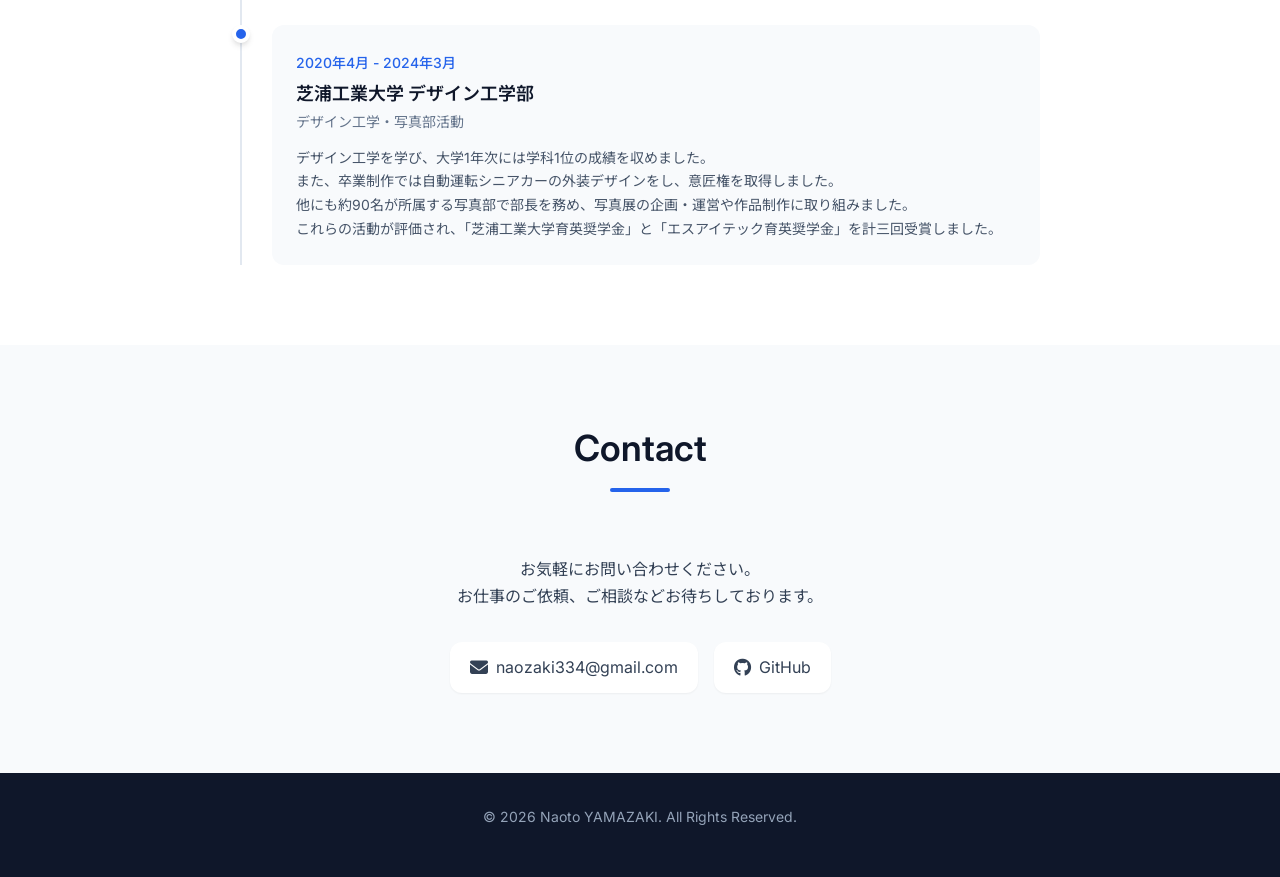
==== commit cc7bdb4f: "careerの追記・修正" ====
--- a/index.html
+++ b/index.html
@@ -1,254 +1,307 @@
-<!DOCTYPE html>
+<!doctype html>
 <html lang="ja">
-<head>
-    <meta charset="UTF-8">
-    <meta name="viewport" content="width=device-width, initial-scale=1.0">
-    <meta name="description" content="ポートフォリオサイト - Webエンジニアとしての自己紹介">
+  <head>
+    <meta charset="UTF-8" />
+    <meta name="viewport" content="width=device-width, initial-scale=1.0" />
+    <meta
+      name="description"
+      content="ポートフォリオサイト - Webエンジニアとしての自己紹介"
+    />
     <title>Portfolio | NaotoYAMAZAKI</title>
-    <link rel="stylesheet" href="css/style.css">
-    <link rel="preconnect" href="https://fonts.googleapis.com">
-    <link rel="preconnect" href="https://fonts.gstatic.com" crossorigin>
-    <link href="https://fonts.googleapis.com/css2?family=Inter:wght@300;400;500;600;700&family=Noto+Sans+JP:wght@300;400;500;700&display=swap" rel="stylesheet">
-    <link rel="stylesheet" href="https://cdnjs.cloudflare.com/ajax/libs/font-awesome/6.4.0/css/all.min.css">
-</head>
-<body>
+    <link rel="stylesheet" href="css/style.css" />
+    <link rel="preconnect" href="https://fonts.googleapis.com" />
+    <link rel="preconnect" href="https://fonts.gstatic.com" crossorigin />
+    <link
+      href="https://fonts.googleapis.com/css2?family=Inter:wght@300;400;500;600;700&family=Noto+Sans+JP:wght@300;400;500;700&display=swap"
+      rel="stylesheet"
+    />
+    <link
+      rel="stylesheet"
+      href="https://cdnjs.cloudflare.com/ajax/libs/font-awesome/6.4.0/css/all.min.css"
+    />
+  </head>
+  <body>
     <!-- Navigation -->
     <nav class="navbar" id="navbar">
-        <div class="nav-container">
-            <a href="index.html" class="nav-logo">Portfolio</a>
-            <button class="nav-toggle" id="nav-toggle" aria-label="メニュー">
-                <span></span>
-                <span></span>
-                <span></span>
-            </button>
-            <ul class="nav-menu" id="nav-menu">
-                <li><a href="index.html" class="nav-link active">Home</a></li>
-                <li><a href="works.html" class="nav-link">Works</a></li>
-                <li><a href="hobbies.html" class="nav-link">Hobbies</a></li>
-                <li><a href="#contact" class="nav-link">Contact</a></li>
-            </ul>
-        </div>
+      <div class="nav-container">
+        <a href="index.html" class="nav-logo">Portfolio</a>
+        <button class="nav-toggle" id="nav-toggle" aria-label="メニュー">
+          <span></span>
+          <span></span>
+          <span></span>
+        </button>
+        <ul class="nav-menu" id="nav-menu">
+          <li><a href="index.html" class="nav-link active">Home</a></li>
+          <li><a href="works.html" class="nav-link">Works</a></li>
+          <li><a href="hobbies.html" class="nav-link">Hobbies</a></li>
+          <li><a href="#contact" class="nav-link">Contact</a></li>
+        </ul>
+      </div>
     </nav>
 
     <!-- Hero Section -->
     <section class="hero" id="hero">
-        <div class="hero-content">
-            <div class="hero-text">
-                <p class="hero-greeting">Hello, I'm</p>
-                <h1 class="hero-name">Naoto YAMAZAKI</h1>
-                <p class="hero-title">Web Engineer</p>
-                <p class="hero-description">
-                    フロントエンドエンジニアです。
-                </p>
-                <div class="hero-buttons">
-                    <a href="works.html" class="btn btn-primary">View Works</a>
-                    <a href="#contact" class="btn btn-secondary">Contact Me</a>
-                </div>
-            </div>
-            <div class="hero-image">
-                <div class="hero-img-wrapper">
-                    <!-- 仮の画像プレースホルダー -->
-                    <div class="hero-placeholder">
-                        <span>Photo</span>
-                    </div>
-                </div>
-            </div>
-        </div>
-        <div class="scroll-indicator">
-            <span>Scroll</span>
-            <div class="scroll-arrow"></div>
-        </div>
+      <div class="hero-content">
+        <div class="hero-text">
+          <p class="hero-greeting">Hello, I'm</p>
+          <h1 class="hero-name">Naoto YAMAZAKI</h1>
+          <p class="hero-title">Web Engineer</p>
+          <p class="hero-description">フロントエンドエンジニアです。</p>
+          <div class="hero-buttons">
+            <a href="works.html" class="btn btn-primary">View Works</a>
+            <a href="#contact" class="btn btn-secondary">Contact Me</a>
+          </div>
+        </div>
+        <div class="hero-image">
+          <div class="hero-img-wrapper">
+            <!-- 仮の画像プレースホルダー -->
+            <div class="hero-placeholder">
+              <span>Photo</span>
+            </div>
+          </div>
+        </div>
+      </div>
+      <div class="scroll-indicator">
+        <span>Scroll</span>
+        <div class="scroll-arrow"></div>
+      </div>
     </section>
 
     <!-- About Section -->
     <section class="about" id="about">
-        <div class="container">
-            <h2 class="section-title">About Me</h2>
-            <div class="about-content">
-                <div class="about-text">
-                    <h3>プロフィール</h3>
-                    <div class="profile-table">
-                        <table>
-                            <tbody>
-                                <tr>
-                                    <th>氏名</th>
-                                    <td>山崎 尚登</td>
-                                </tr>
-                                <tr>
-                                    <th>年齢</th>
-                                    <td>25歳</td>
-                                </tr>
-                                <tr>
-                                    <th>所在地</th>
-                                    <td>神奈川県</td>
-                                </tr>
-                                <tr>
-                                    <th>希望職種</th>
-                                    <td>フロントエンドエンジニア</td>
-                                </tr>
-                                <tr>
-                                    <th>Web経験</th>
-                                    <td>研修・実務を含め約1年半</td>
-                                </tr>
-                                <tr>
-                                    <th>趣味</th>
-                                    <td>写真、車、旅行、オーディオ</td>
-                                </tr>
-                            </tbody>
-                        </table>
-                    </div>
-                </div>
-                <div class="about-skills">
-                    <h3>スキル</h3>
-                    <div class="skills-grid">
-                        <div class="skill-item">
-                            <div class="skill-icon">
-                                <i class="fab fa-html5"></i>
-                            </div>
-                            <span>HTML/CSS</span>
-                        </div>
-                        <div class="skill-item">
-                            <div class="skill-icon">
-                                <i class="fab fa-js"></i>
-                            </div>
-                            <span>JavaScript</span>
-                        </div>
-                        <div class="skill-item">
-                            <div class="skill-icon">
-                                <i class="fab fa-react"></i>
-                            </div>
-                            <span>React</span>
-                        </div>
-                    </div>
-                </div>
-            </div>
-            <div class="about-bio">
-    <h3>自己PR</h3>
-
-    <p>
-        株式会社Gizumoでフロントエンド開発の研修を受け、
-        HTML、CSS、JavaScript、Reactなどを学習しました。
-        その後、大手クレジットカード会社のランディングページ修正業務に携わり、
-        HTML、CSS、JavaScriptを使用した既存ページの修正を経験しました。
-    </p>
-
-    <p>
-        大学ではデザイン工学を学び、
-        見た目だけでなく、利用する人にとって分かりやすく
-        使いやすいデザインを考える姿勢を身につけました。
-        これまでの経験を活かし、
-        ユーザー視点を大切にしたフロントエンド開発に取り組みたいと考えています。
-    </p>
-</div>
-        </div>
+      <div class="container">
+        <h2 class="section-title">About Me</h2>
+        <div class="about-content">
+          <div class="about-text">
+            <h3>プロフィール</h3>
+            <div class="profile-table">
+              <table>
+                <tbody>
+                  <tr>
+                    <th>氏名</th>
+                    <td>山崎 尚登</td>
+                  </tr>
+                  <tr>
+                    <th>年齢</th>
+                    <td>25歳</td>
+                  </tr>
+                  <tr>
+                    <th>所在地</th>
+                    <td>神奈川県</td>
+                  </tr>
+                  <tr>
+                    <th>希望職種</th>
+                    <td>フロントエンドエンジニア</td>
+                  </tr>
+                  <tr>
+                    <th>Web経験</th>
+                    <td>研修・実務を含め約1年半</td>
+                  </tr>
+                  <tr>
+                    <th>趣味</th>
+                    <td>写真、車、旅行、オーディオ</td>
+                  </tr>
+                </tbody>
+              </table>
+            </div>
+          </div>
+          <div class="about-skills">
+            <h3>スキル</h3>
+            <div class="skills-grid">
+              <div class="skill-item">
+                <div class="skill-icon">
+                  <i class="fab fa-html5"></i>
+                </div>
+                <span>HTML/CSS</span>
+              </div>
+              <div class="skill-item">
+                <div class="skill-icon">
+                  <i class="fab fa-js"></i>
+                </div>
+                <span>JavaScript</span>
+              </div>
+              <div class="skill-item">
+                <div class="skill-icon">
+                  <i class="fab fa-react"></i>
+                </div>
+                <span>React</span>
+              </div>
+            </div>
+          </div>
+        </div>
+        <div class="about-bio">
+          <h3>自己PR</h3>
+
+          <p>
+            株式会社Gizumoでフロントエンド開発の研修を受け、
+            HTML、CSS、JavaScript、Reactなどを学習しました。
+            その後、大手クレジットカード会社のランディングページ修正業務に携わり、
+            HTML、CSS、JavaScriptを使用した既存ページの修正を経験しました。
+          </p>
+
+          <p>
+            大学ではデザイン工学を学び、
+            見た目だけでなく、利用する人にとって分かりやすく
+            使いやすいデザインを考える姿勢を身につけました。
+            これまでの経験を活かし、
+            ユーザー視点を大切にしたフロントエンド開発に取り組みたいと考えています。
+          </p>
+        </div>
+      </div>
     </section>
 
-    <!-- Experience Section -->
+    <!-- Career Section -->
     <section class="experience" id="experience">
-        <div class="container">
-            <h2 class="section-title">Experience</h2>
-            <div class="timeline">
-                <div class="timeline">
-    <div class="timeline-item">
-        <div class="timeline-marker"></div>
-
-        <div class="timeline-content">
-            <span class="timeline-period">2025年12月 - 2026年2月</span>
-
-            <h3 class="timeline-title">
-                ランディングページ修正業務
-            </h3>
-
-            <p class="timeline-company">
-                大手クレジットカード会社のWebサイト
+      <div class="container">
+        <h2 class="section-title">Career</h2>
+        <div class="timeline">
+          <div class="timeline-item">
+            <div class="timeline-marker"></div>
+
+            <div class="timeline-content">
+              <span class="timeline-period">2024年11月 - 2026年2月</span>
+
+              <h3 class="timeline-title">株式会社Gizumo</h3>
+
+              <p class="timeline-company">Webエンジニア</p>
+
+              <div class="career-details">
+                <div class="career-detail-item">
+                  <span class="career-detail-period"
+                    >2025年12月 - 2026年2月</span
+                  >
+
+                  <h4>大手クレジットカード会社のLP修正業務</h4>
+
+                  <p>
+                    HTML、CSS、JavaScriptを使用し、
+                    既存ランディングページの修正と表示確認を行いました。
+                    既存デザインやコードへの影響を確認しながら、
+                    指示内容に沿って対応しました。
+                  </p>
+                </div>
+
+                <div class="career-detail-item">
+                  <span class="career-detail-period"
+                    >2025年9月 - 2025年12月</span
+                  >
+
+                  <h4>React発展課題</h4>
+
+                  <p>
+                    Reactを使用したWikiアプリを制作しました。
+                    記事の表示・作成・編集・削除などのCRUD機能に加え、 React
+                    Router、状態管理、API通信などを学習しました。
+                  </p>
+                </div>
+
+                <div class="career-detail-item">
+                  <span class="career-detail-period"
+                    >2024年11月 - 2025年9月</span
+                  >
+
+                  <h4>フロントエンド基礎研修</h4>
+
+                  <p>
+                    HTML、CSS、JavaScript、jQuery、React、Git、SQLなどを学習し、
+                    課題制作を通じて画面実装、データ操作、
+                    バージョン管理の基礎を身につけました。
+                  </p>
+                </div>
+              </div>
+            </div>
+          </div>
+
+          <div class="timeline-item">
+            <div class="timeline-marker"></div>
+
+            <div class="timeline-content">
+              <span class="timeline-period">2024年6月 - 2024年10月</span>
+
+              <h3 class="timeline-title">タステック・レンタリース株式会社</h3>
+
+              <p class="timeline-company">レンタカー配車・接客業務(アルバイトとして勤務)</p>
+
+              <p class="timeline-description">
+                車両の配車、洗車、回送、接客などを担当しました。
+                限られた時間の中で優先順位を判断し、スタッフと連携しながら業務を進めました。
+                また、新人教育も担当いたしました。
             </p>
-
-            <p class="timeline-description">
-                HTML、CSS、JavaScriptを使用し、
-                既存ランディングページの修正業務に携わりました。
-                既存のデザインやコードへの影響を確認しながら、
-                指示内容に沿った修正と表示確認を行いました。
-            </p>
-        </div>
-    </div>
-
-    <div class="timeline-item">
-        <div class="timeline-marker"></div>
-
-        <div class="timeline-content">
-            <span class="timeline-period">2025年9月 - 2025年12月</span>
-
-            <h3 class="timeline-title">
-                React発展課題
-            </h3>
-
-            <p class="timeline-company">
-                株式会社Gizumo フロントエンド研修
-            </p>
-
-            <p class="timeline-description">
-                Reactを使用したWikiアプリの制作に取り組みました。
-                記事の表示、作成、編集、削除などのCRUD機能に加え、
-                React Routerや状態管理、API通信などを学習しました。
-            </p>
-        </div>
-    </div>
-
-    <div class="timeline-item">
-        <div class="timeline-marker"></div>
-
-        <div class="timeline-content">
-            <span class="timeline-period">2024年11月 - 2025年9月</span>
-
-            <h3 class="timeline-title">
-                フロントエンド基礎研修
-            </h3>
-
-            <p class="timeline-company">
-                株式会社Gizumo
-            </p>
-
-            <p class="timeline-description">
-                HTML、CSS、JavaScript、jQuery、React、Git、SQLなどを学習しました。
-                課題制作を通じて、画面実装やデータ操作、
-                バージョン管理などの基礎を身につけました。
-            </p>
-        </div>
-    </div>
-</div>
-            </div>
-        </div>
+            </div>
+          </div>
+
+          <div class="timeline-item">
+            <div class="timeline-marker"></div>
+
+            <div class="timeline-content">
+              <span class="timeline-period">2024年4月 - 2024年6月</span>
+
+              <h3 class="timeline-title">株式会社ロペライオ</h3>
+
+              <p class="timeline-company">中古輸入車販売</p>
+
+              <p class="timeline-description">
+                輸入車販売に関わる業務を経験しました。 
+                カーセンサーや自社HPへの在庫車両掲載では、車両の特徴や状態を分かりやすく伝えることを意識しました。
+              </p>
+            </div>
+          </div>
+
+          <div class="timeline-item">
+            <div class="timeline-marker"></div>
+
+            <div class="timeline-content">
+              <span class="timeline-period">2020年4月 - 2024年3月</span>
+
+              <h3 class="timeline-title">芝浦工業大学 デザイン工学部</h3>
+
+              <p class="timeline-company">デザイン工学・写真部活動</p>
+
+              <p class="timeline-description">
+                デザイン工学を学び、大学1年次には学科1位の成績を収めました。<br>
+                また、卒業制作では自動運転シニアカーの外装デザインをし、意匠権を取得しました。<br>
+                他にも約90名が所属する写真部で部長を務め、写真展の企画・運営や作品制作に取り組みました。<br>
+                これらの活動が評価され、「芝浦工業大学育英奨学金」と「エスアイテック育英奨学金」を計三回受賞しました。
+              </p>
+            </div>
+          </div>
+        </div>
+      </div>
     </section>
 
     <!-- Contact Section -->
     <section class="contact" id="contact">
-        <div class="container">
-            <h2 class="section-title">Contact</h2>
-            <p class="contact-intro">
-                お気軽にお問い合わせください。<br>
-                お仕事のご依頼、ご相談などお待ちしております。
-            </p>
-            <div class="contact-links">
-                <a href="mailto:naozaki334@gmail.com" class="contact-link">
-                    <i class="fas fa-envelope"></i>
-                    <span>naozaki334@gmail.com</span>
-                </a>
-                <a href="https://github.com/Naoto0211TT" target="_blank" rel="noopener" class="contact-link">
-                    <i class="fab fa-github"></i>
-                    <span>GitHub</span>
-                </a>
-
-            </div>
-        </div>
+      <div class="container">
+        <h2 class="section-title">Contact</h2>
+        <p class="contact-intro">
+          お気軽にお問い合わせください。<br />
+          お仕事のご依頼、ご相談などお待ちしております。
+        </p>
+        <div class="contact-links">
+          <a href="mailto:naozaki334@gmail.com" class="contact-link">
+            <i class="fas fa-envelope"></i>
+            <span>naozaki334@gmail.com</span>
+          </a>
+          <a
+            href="https://github.com/Naoto0211TT"
+            target="_blank"
+            rel="noopener"
+            class="contact-link"
+          >
+            <i class="fab fa-github"></i>
+            <span>GitHub</span>
+          </a>
+        </div>
+      </div>
     </section>
 
     <!-- Footer -->
     <footer class="footer">
-        <div class="container">
-            <p>&copy; 2026 Naoto YAMAZAKI. All Rights Reserved.</p>
-        </div>
+      <div class="container">
+        <p>&copy; 2026 Naoto YAMAZAKI. All Rights Reserved.</p>
+      </div>
     </footer>
 
     <script src="js/main.js" defer></script>
-</body>
-</html>+  </body>
+</html>
--- a/css/style.css
+++ b/css/style.css
@@ -626,6 +626,54 @@
     margin-bottom: 0;
 }
 
+.career-details {
+  display: flex;
+  flex-direction: column;
+  gap: var(--spacing-5);
+  margin-top: var(--spacing-6);
+  padding-left: var(--spacing-5);
+  border-left: 2px solid var(--gray-200);
+}
+
+.career-detail-item {
+  position: relative;
+  padding: var(--spacing-5);
+  background-color: var(--gray-50);
+  border-radius: var(--radius-lg);
+}
+
+.career-detail-item::before {
+  content: "";
+  position: absolute;
+  top: 28px;
+  left: calc(var(--spacing-5) * -1 - 5px);
+  width: 10px;
+  height: 10px;
+  background-color: var(--primary-color);
+  border-radius: 50%;
+}
+
+.career-detail-period {
+  display: inline-block;
+  margin-bottom: var(--spacing-2);
+  font-size: var(--font-size-xs);
+  color: var(--gray-500);
+  font-weight: 500;
+}
+
+.career-detail-item h4 {
+  margin-bottom: var(--spacing-2);
+  font-size: var(--font-size-base);
+  color: var(--gray-800);
+}
+
+.career-detail-item p {
+  margin-bottom: 0;
+  font-size: var(--font-size-sm);
+  color: var(--gray-600);
+  line-height: 1.8;
+}
+
 /* ========================================
    Contact Section
 ======================================== */
@@ -839,6 +887,52 @@
     margin: 0 auto var(--spacing-12);
 }
 
+.photography-achievements {
+    display: grid;
+    grid-template-columns: repeat(auto-fit, minmax(240px, 280px));
+    justify-content: center;
+    gap: var(--spacing-6);
+    margin-bottom: var(--spacing-12);
+}
+
+.achievement-card {
+    padding: var(--spacing-6);
+    background-color: var(--white);
+    border-radius: var(--radius-lg);
+    box-shadow: var(--shadow-sm);
+    text-align: center;
+    transition: all var(--transition-base);
+}
+
+.achievement-card:hover {
+    transform: translateY(-4px);
+    box-shadow: var(--shadow-md);
+}
+
+.achievement-icon {
+    width: 60px;
+    height: 60px;
+    margin: 0 auto var(--spacing-4);
+    display: flex;
+    align-items: center;
+    justify-content: center;
+    background-color: var(--gray-50);
+    border-radius: 50%;
+    color: var(--primary-color);
+    font-size: var(--font-size-xl);
+}
+
+.achievement-card h3 {
+    font-size: var(--font-size-base);
+    margin-bottom: var(--spacing-2);
+}
+
+.achievement-card p {
+    font-size: var(--font-size-sm);
+    color: var(--gray-500);
+    margin-bottom: 0;
+}
+
 .hobby-icon {
     width: 80px;
     height: 80px;
@@ -891,6 +985,19 @@
     justify-content: center;
     color: var(--gray-500);
     font-weight: 500;
+}
+
+.gallery-photo {
+    width: 100%;
+    aspect-ratio: 3 / 2;
+    object-fit: cover;
+    display: block;
+
+    transition: transform 0.4s ease;
+}
+
+.gallery-item:hover .gallery-photo {
+    transform: scale(1.05);
 }
 
 .gallery-info {
@@ -956,7 +1063,8 @@
 /* Cars Grid */
 .cars-grid {
     display: grid;
-    grid-template-columns: repeat(2, 1fr);
+    grid-template-columns: repeat(auto-fit, minmax(350px, 500px));
+    justify-content: center;
     gap: var(--spacing-8);
     margin-bottom: var(--spacing-12);
 }
@@ -969,7 +1077,14 @@
 }
 
 .car-image {
-    height: 200px;
+    height: 280px;
+}
+
+.car-photo {
+    width: 100%;
+    height: 100%;
+    object-fit: cover;
+    display: block;
 }
 
 .car-placeholder {
@@ -1026,7 +1141,8 @@
 /* Interests Grid */
 .interests-grid {
     display: grid;
-    grid-template-columns: repeat(4, 1fr);
+    grid-template-columns: repeat(auto-fit, minmax(220px, 260px));
+    justify-content: center;
     gap: var(--spacing-6);
 }
 
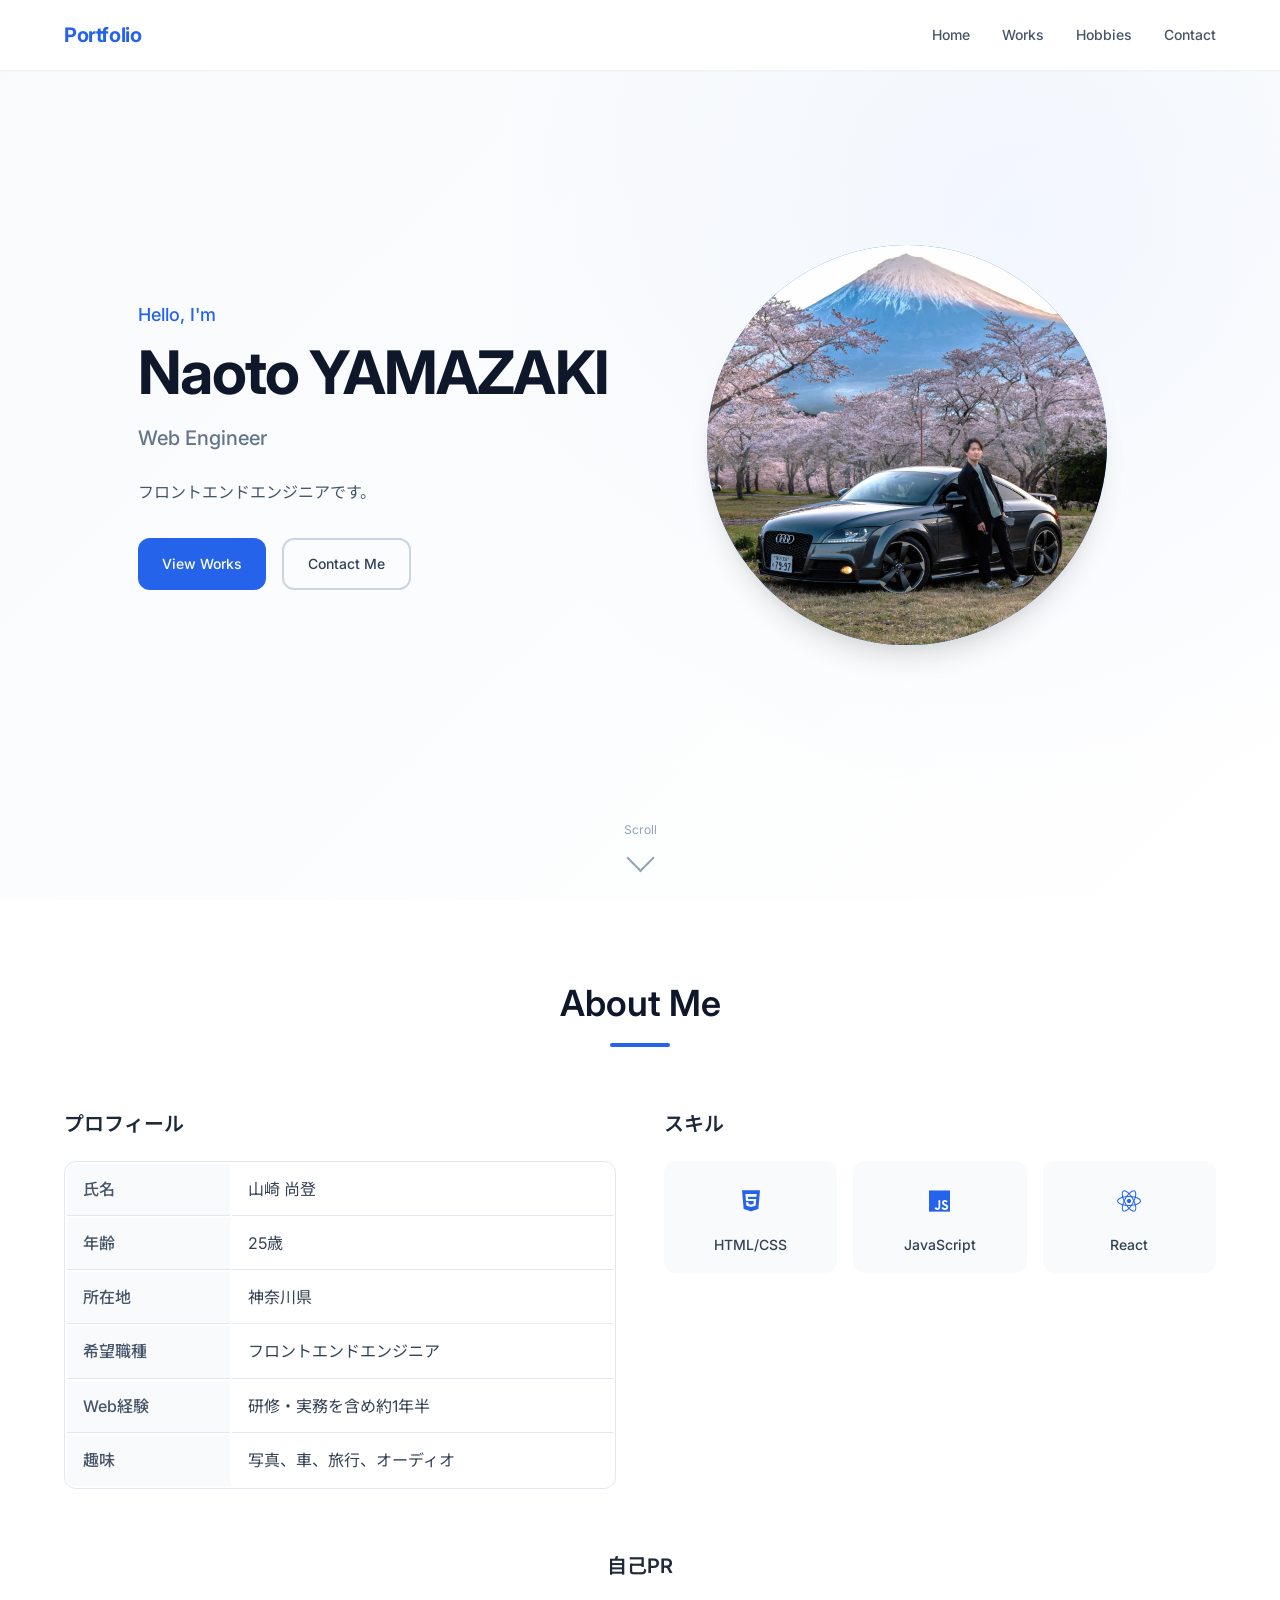
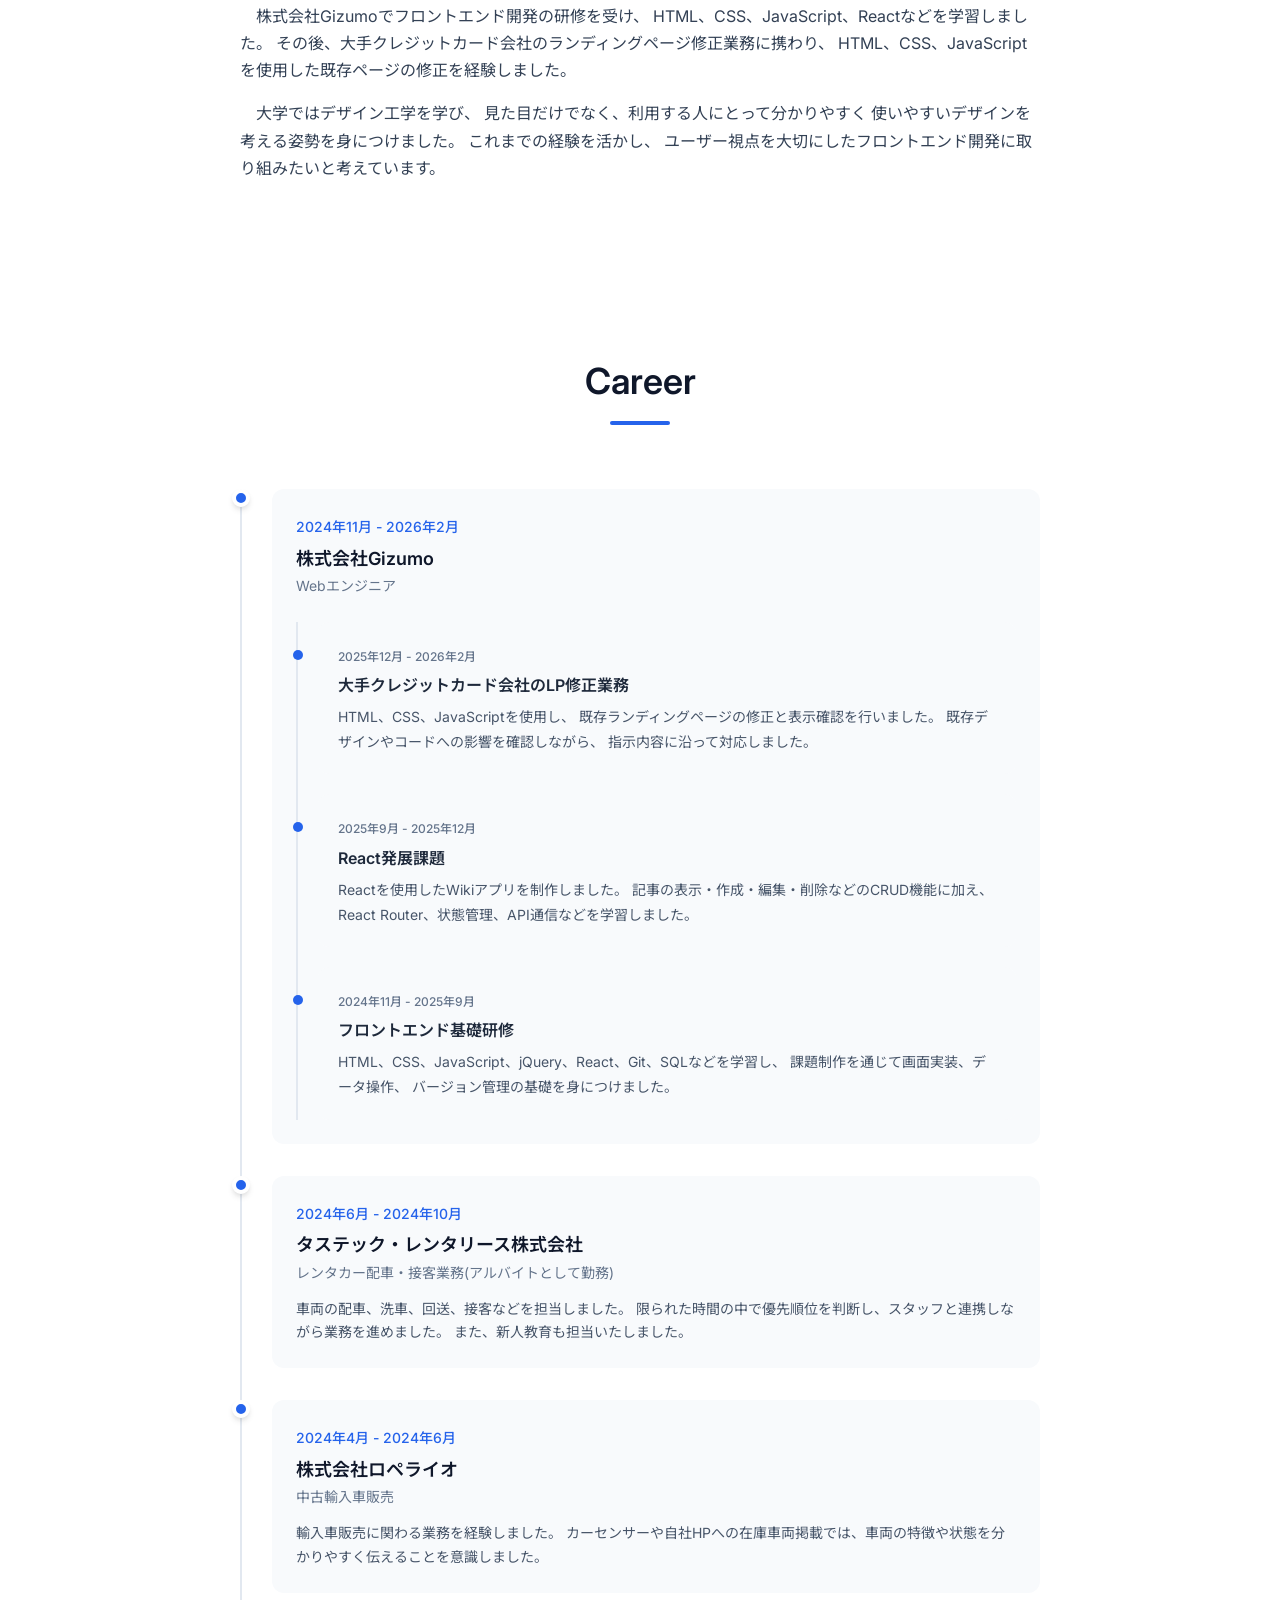
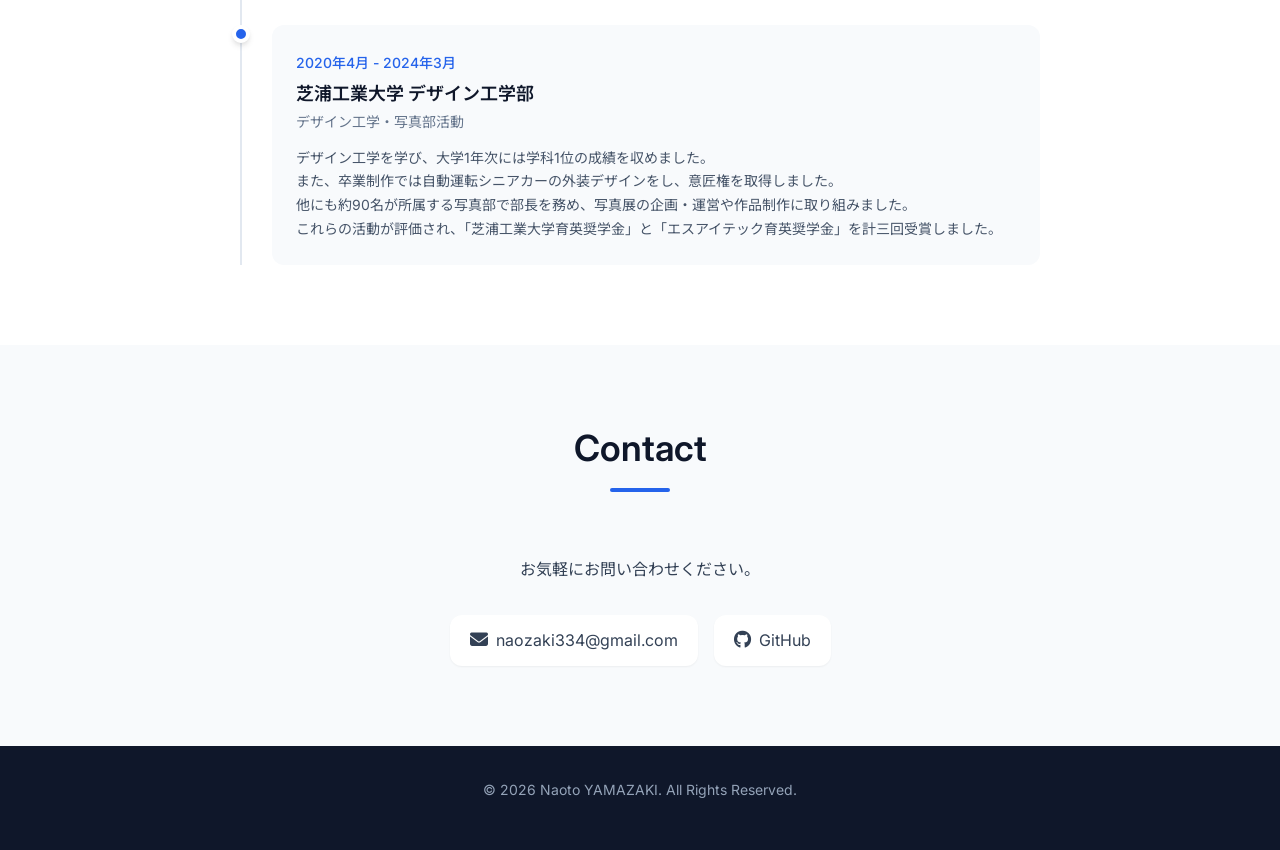
==== commit b5ce69af: "趣味の追加・修正" ====
--- a/index.html
+++ b/index.html
@@ -54,10 +54,11 @@
         </div>
         <div class="hero-image">
           <div class="hero-img-wrapper">
-            <!-- 仮の画像プレースホルダー -->
-            <div class="hero-placeholder">
-              <span>Photo</span>
-            </div>
+            <img
+              src="images/profile.webp"
+              alt="山崎尚登のプロフィール写真"
+              class="hero-photo"
+            />
           </div>
         </div>
       </div>
@@ -220,13 +221,15 @@
 
               <h3 class="timeline-title">タステック・レンタリース株式会社</h3>
 
-              <p class="timeline-company">レンタカー配車・接客業務(アルバイトとして勤務)</p>
+              <p class="timeline-company">
+                レンタカー配車・接客業務(アルバイトとして勤務)
+              </p>
 
               <p class="timeline-description">
                 車両の配車、洗車、回送、接客などを担当しました。
                 限られた時間の中で優先順位を判断し、スタッフと連携しながら業務を進めました。
                 また、新人教育も担当いたしました。
-            </p>
+              </p>
             </div>
           </div>
 
@@ -241,7 +244,7 @@
               <p class="timeline-company">中古輸入車販売</p>
 
               <p class="timeline-description">
-                輸入車販売に関わる業務を経験しました。 
+                輸入車販売に関わる業務を経験しました。
                 カーセンサーや自社HPへの在庫車両掲載では、車両の特徴や状態を分かりやすく伝えることを意識しました。
               </p>
             </div>
@@ -258,9 +261,9 @@
               <p class="timeline-company">デザイン工学・写真部活動</p>
 
               <p class="timeline-description">
-                デザイン工学を学び、大学1年次には学科1位の成績を収めました。<br>
-                また、卒業制作では自動運転シニアカーの外装デザインをし、意匠権を取得しました。<br>
-                他にも約90名が所属する写真部で部長を務め、写真展の企画・運営や作品制作に取り組みました。<br>
+                デザイン工学を学び、大学1年次には学科1位の成績を収めました。<br />
+                また、卒業制作では自動運転シニアカーの外装デザインをし、意匠権を取得しました。<br />
+                他にも約90名が所属する写真部で部長を務め、写真展の企画・運営や作品制作に取り組みました。<br />
                 これらの活動が評価され、「芝浦工業大学育英奨学金」と「エスアイテック育英奨学金」を計三回受賞しました。
               </p>
             </div>
@@ -273,10 +276,7 @@
     <section class="contact" id="contact">
       <div class="container">
         <h2 class="section-title">Contact</h2>
-        <p class="contact-intro">
-          お気軽にお問い合わせください。<br />
-          お仕事のご依頼、ご相談などお待ちしております。
-        </p>
+        <p class="contact-intro">お気軽にお問い合わせください。</p>
         <div class="contact-links">
           <a href="mailto:naozaki334@gmail.com" class="contact-link">
             <i class="fas fa-envelope"></i>
--- a/css/style.css
+++ b/css/style.css
@@ -384,16 +384,12 @@
     position: relative;
 }
 
-.hero-placeholder {
+.hero-photo {
     width: 100%;
     height: 100%;
-    display: flex;
-    align-items: center;
-    justify-content: center;
-    color: var(--white);
-    font-size: var(--font-size-xl);
-    font-weight: 500;
-    opacity: 0.8;
+    object-fit: cover;
+    object-position: center;
+    display: block;
 }
 
 /* Scroll Indicator */
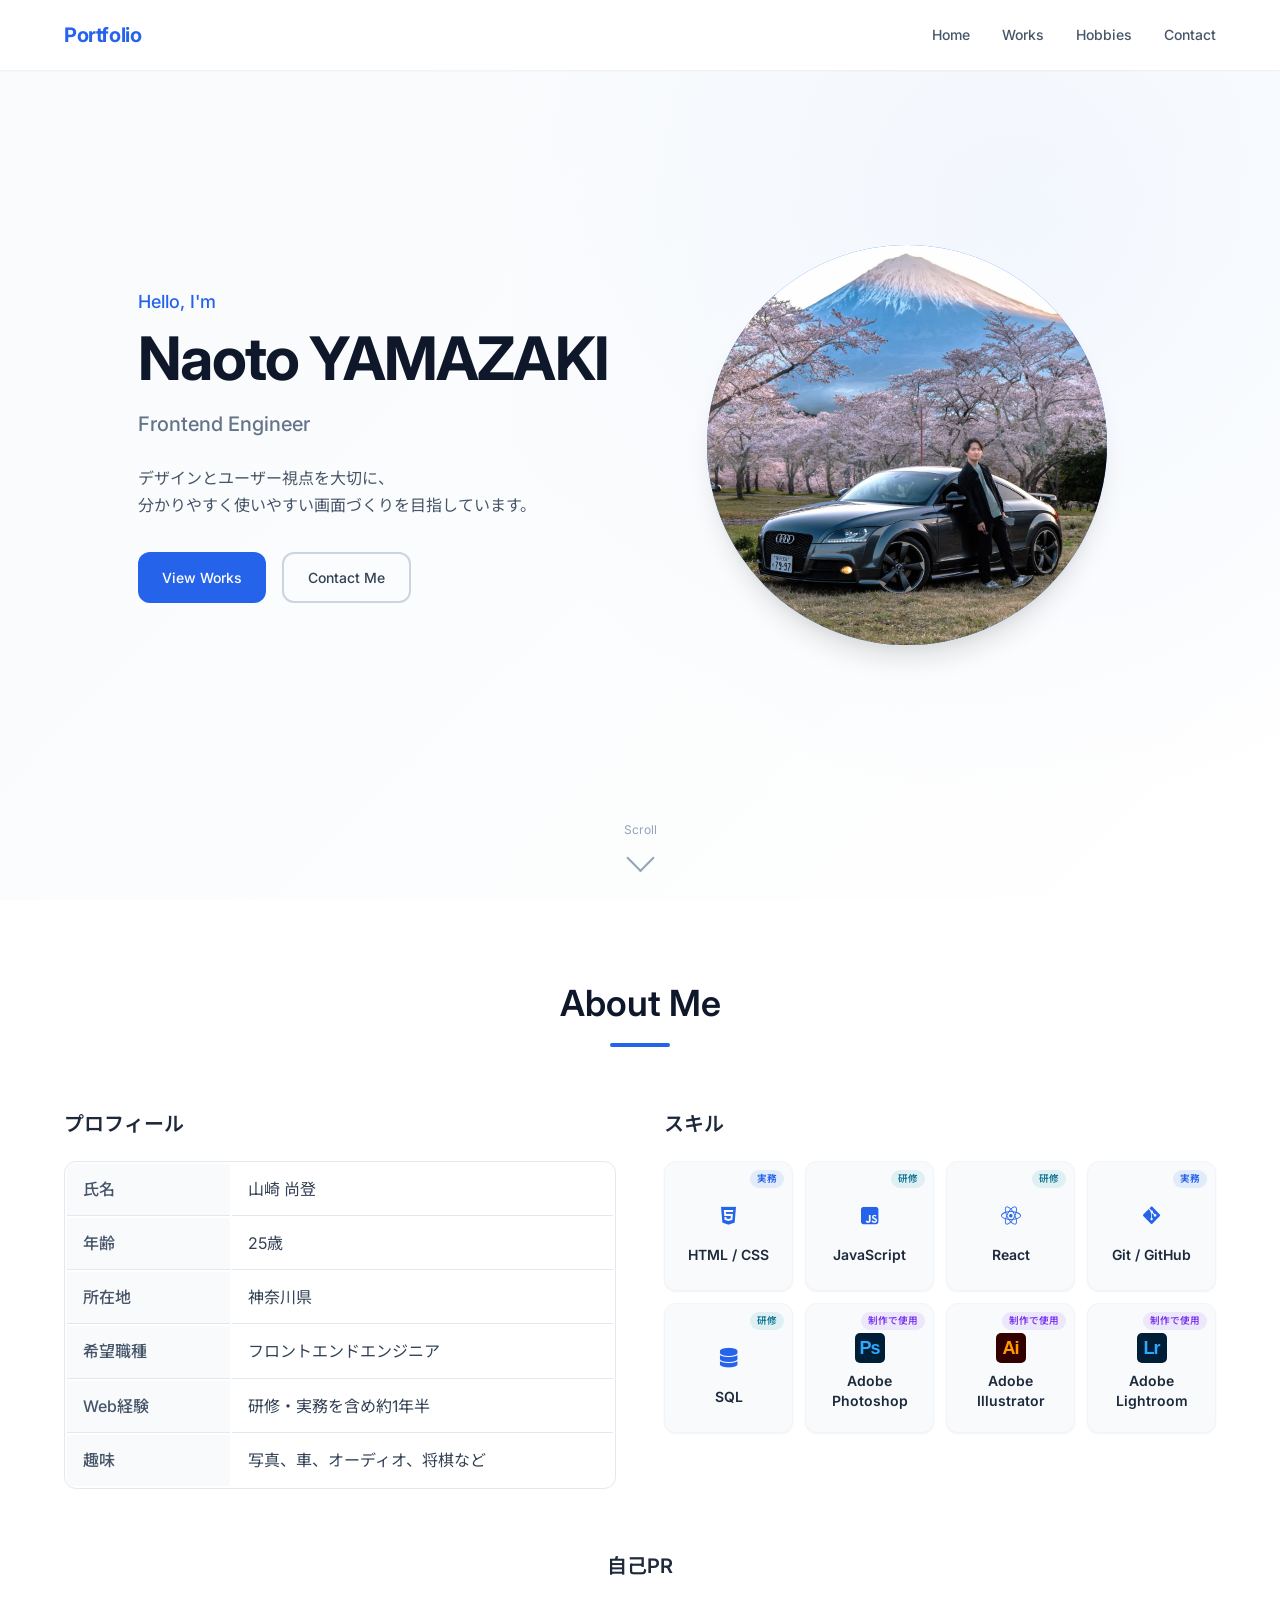
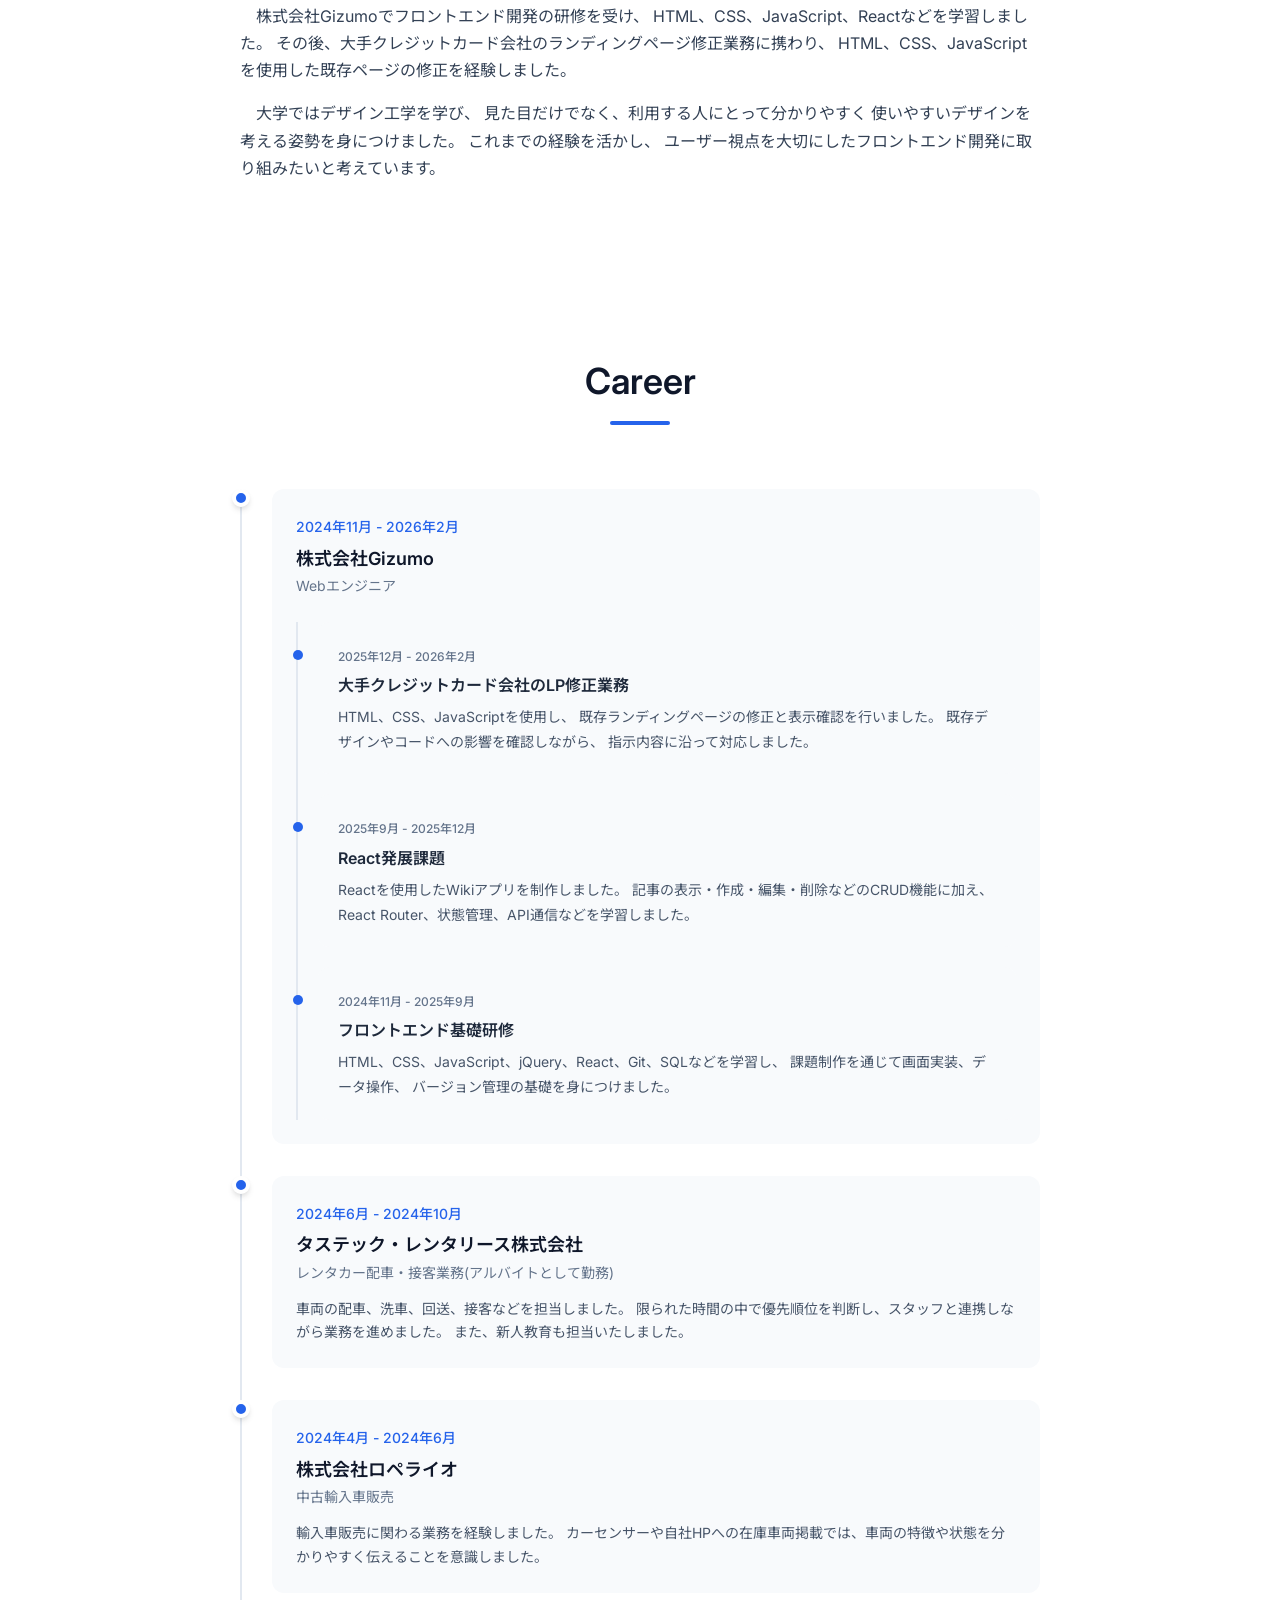
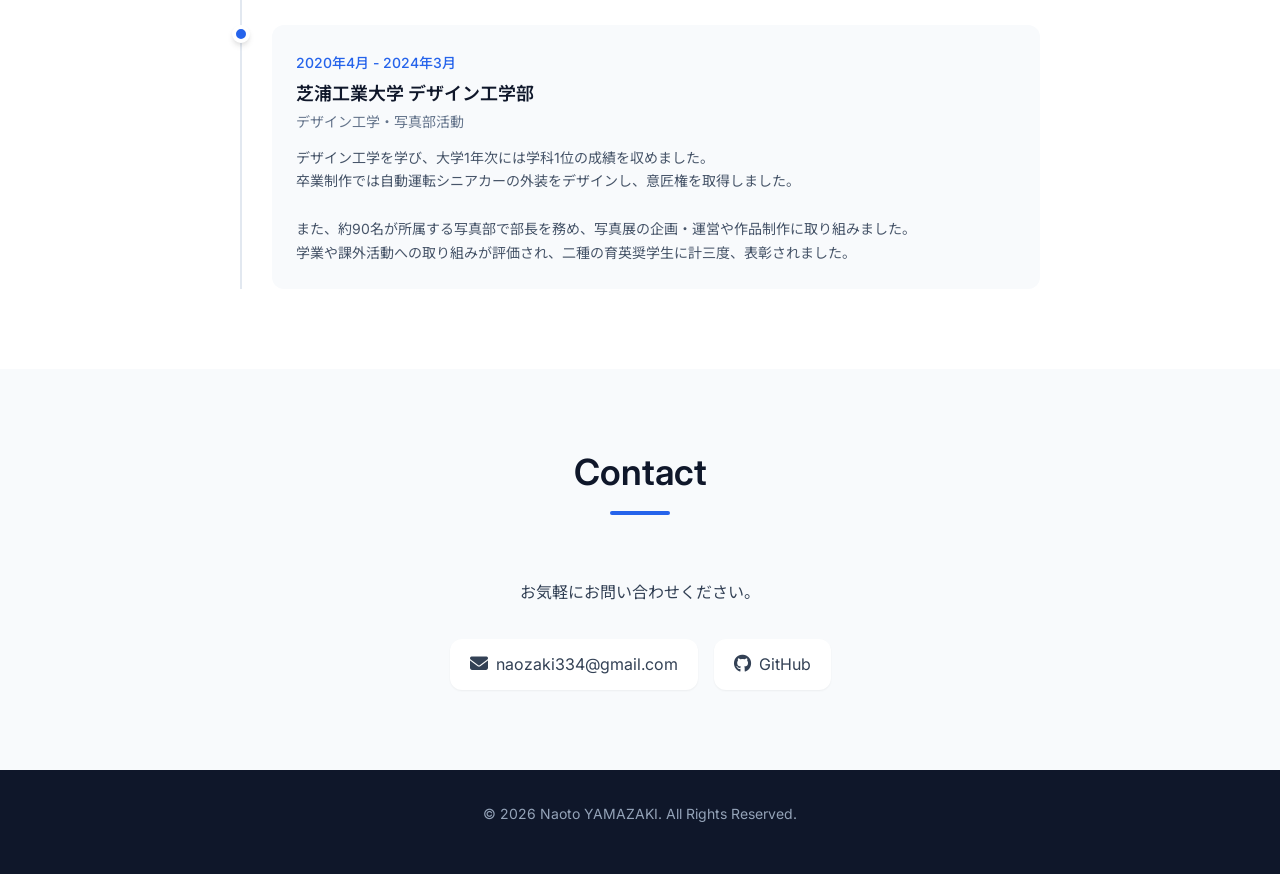
==== commit 0ffde014: "スキルの微修正" ====
--- a/index.html
+++ b/index.html
@@ -5,9 +5,9 @@
     <meta name="viewport" content="width=device-width, initial-scale=1.0" />
     <meta
       name="description"
-      content="ポートフォリオサイト - Webエンジニアとしての自己紹介"
+      content="山崎尚登のポートフォリオサイト。フロントエンド開発の経験、制作実績、経歴、写真活動を紹介。"
     />
-    <title>Portfolio | NaotoYAMAZAKI</title>
+    <title>Portfolio | Naoto YAMAZAKI</title>
     <link rel="stylesheet" href="css/style.css" />
     <link rel="preconnect" href="https://fonts.googleapis.com" />
     <link rel="preconnect" href="https://fonts.gstatic.com" crossorigin />
@@ -45,8 +45,11 @@
         <div class="hero-text">
           <p class="hero-greeting">Hello, I'm</p>
           <h1 class="hero-name">Naoto YAMAZAKI</h1>
-          <p class="hero-title">Web Engineer</p>
-          <p class="hero-description">フロントエンドエンジニアです。</p>
+          <p class="hero-title">Frontend Engineer</p>
+          <p class="hero-description">
+            デザインとユーザー視点を大切に、<br />
+            分かりやすく使いやすい画面づくりを目指しています。
+          </p>
           <div class="hero-buttons">
             <a href="works.html" class="btn btn-primary">View Works</a>
             <a href="#contact" class="btn btn-secondary">Contact Me</a>
@@ -100,7 +103,7 @@
                   </tr>
                   <tr>
                     <th>趣味</th>
-                    <td>写真、車、旅行、オーディオ</td>
+                    <td>写真、車、オーディオ、将棋など</td>
                   </tr>
                 </tbody>
               </table>
@@ -109,23 +112,135 @@
           <div class="about-skills">
             <h3>スキル</h3>
             <div class="skills-grid">
-              <div class="skill-item">
+              <!-- HTML / CSS -->
+              <div class="skill-card" tabindex="0">
+                <span class="skill-level skill-level-work">実務</span>
+
                 <div class="skill-icon">
                   <i class="fab fa-html5"></i>
                 </div>
-                <span>HTML/CSS</span>
-              </div>
-              <div class="skill-item">
+
+                <h3>HTML / CSS</h3>
+
+                <p class="skill-description">
+                  実務で使用しました。
+                  レスポンシブ対応や、既存LPの修正経験があります。
+                </p>
+              </div>
+
+              <!-- JavaScript -->
+              <div class="skill-card" tabindex="0">
+                <span class="skill-level skill-level-training">研修</span>
+
                 <div class="skill-icon">
-                  <i class="fab fa-js"></i>
-                </div>
-                <span>JavaScript</span>
-              </div>
-              <div class="skill-item">
+                  <i class="fab fa-js-square"></i>
+                </div>
+
+                <h3>JavaScript</h3>
+
+                <p class="skill-description">
+                  主に研修で使用しました。
+                  DOM操作やイベント処理、簡単なアニメーションの実装経験があります。
+                </p>
+              </div>
+
+              <!-- React -->
+              <div class="skill-card" tabindex="0">
+                <span class="skill-level skill-level-training"
+                  >研修</span
+                >
+
                 <div class="skill-icon">
                   <i class="fab fa-react"></i>
                 </div>
-                <span>React</span>
+
+                <h3>React</h3>
+
+                <p class="skill-description">
+                  Wikiアプリの制作を通して、CRUD機能やReact Router、
+                  状態管理、API通信などを学習しました。
+                </p>
+              </div>
+
+              <!-- Git / GitHub -->
+              <div class="skill-card" tabindex="0">
+                <span class="skill-level skill-level-work">実務</span>
+
+                <div class="skill-icon">
+                  <i class="fab fa-git-alt"></i>
+                </div>
+
+                <h3>Git / GitHub</h3>
+
+                <p class="skill-description">
+                  ソースコードのバージョン管理に使用しています。
+                  コミットやブランチ作成など、基本的な操作を行えます。
+                </p>
+              </div>
+
+              <!-- SQL -->
+              <div class="skill-card" tabindex="0">
+                <span class="skill-level skill-level-training">研修</span>
+
+                <div class="skill-icon">
+                  <i class="fas fa-database"></i>
+                </div>
+
+                <h3>SQL</h3>
+
+                <p class="skill-description">
+                  研修で基礎を学習しました。
+                  SELECT、INSERT、UPDATE、DELETEなどの基本操作を経験しています。
+                </p>
+              </div>
+
+              <!-- Photoshop -->
+              <div class="skill-card" tabindex="0">
+                <span class="skill-level skill-level-creative">制作で使用</span>
+
+                <div class="skill-icon adobe-skill-icon adobe-photoshop">
+                  <span>Ps</span>
+                </div>
+
+                <h3>Adobe Photoshop</h3>
+
+                <p class="skill-description">
+                  写真の切り抜きや合成などに使用しております。
+                </p>
+              </div>
+
+              <!-- Illustrator -->
+              <div class="skill-card" tabindex="0">
+                <span class="skill-level skill-level-creative">制作で使用</span>
+
+                <div class="skill-icon adobe-skill-icon adobe-illustrator">
+                  <span>Ai</span>
+                </div>
+
+                <h3>Adobe Illustrator</h3>
+
+                <p class="skill-description">
+                  大学での制作物のデザインボード制作や、
+                  グラフィック制作に使用しました。
+                </p>
+              </div>
+
+              <!-- Lightroom -->
+              <div class="skill-card" tabindex="0">
+                <span class="skill-level skill-level-creative"
+                  >制作で使用</span
+                >
+
+                <div class="skill-icon adobe-skill-icon adobe-lightroom">
+                  <span>Lr</span>
+                </div>
+
+                <h3>Adobe Lightroom</h3>
+
+                <p class="skill-description">
+                  主にRAW現像に使用しています。
+                  複数の写真に統一感を持たせる調整も行っています。
+                </p>
               </div>
             </div>
           </div>
@@ -262,9 +377,9 @@
 
               <p class="timeline-description">
                 デザイン工学を学び、大学1年次には学科1位の成績を収めました。<br />
-                また、卒業制作では自動運転シニアカーの外装デザインをし、意匠権を取得しました。<br />
-                他にも約90名が所属する写真部で部長を務め、写真展の企画・運営や作品制作に取り組みました。<br />
-                これらの活動が評価され、「芝浦工業大学育英奨学金」と「エスアイテック育英奨学金」を計三回受賞しました。
+                卒業制作では自動運転シニアカーの外装をデザインし、意匠権を取得しました。<br /><br />
+                また、約90名が所属する写真部で部長を務め、写真展の企画・運営や作品制作に取り組みました。<br />
+                学業や課外活動への取り組みが評価され、二種の育英奨学生に計三度、表彰されました。
               </p>
             </div>
           </div>
--- a/css/style.css
+++ b/css/style.css
@@ -487,43 +487,175 @@
     border-bottom: none;
 }
 
-/* Skills Grid */
+/* ========================================
+   Skills
+======================================== */
+
 .skills-grid {
-    display: grid;
-    grid-template-columns: repeat(3, 1fr);
-    gap: var(--spacing-4);
-}
-
-.skill-item {
-    display: flex;
-    flex-direction: column;
-    align-items: center;
-    gap: var(--spacing-2);
-    padding: var(--spacing-4);
-    background-color: var(--gray-50);
-    border-radius: var(--radius-lg);
-    transition: all var(--transition-base);
-}
-
-.skill-item:hover {
-    transform: translateY(-4px);
-    box-shadow: var(--shadow-md);
-}
-
+  display: grid;
+  grid-template-columns: repeat(4, minmax(0, 1fr));
+  gap: var(--spacing-3);
+}
+
+/* Card */
+.skill-card {
+  position: relative;
+  height: 130px;
+  padding: var(--spacing-5) var(--spacing-3) var(--spacing-3);
+  display: flex;
+  flex-direction: column;
+  align-items: center;
+  justify-content: center;
+  gap: var(--spacing-2);
+  overflow: hidden;
+  text-align: center;
+  background-color: var(--gray-50);
+  border: 1px solid var(--gray-100);
+  border-radius: var(--radius-lg);
+  box-shadow: var(--shadow-sm);
+  cursor: pointer;
+  transition:
+    transform var(--transition-base),
+    box-shadow var(--transition-base),
+    border-color var(--transition-base);
+}
+
+.skill-card:hover,
+.skill-card:focus {
+  transform: translateY(-3px);
+  border-color: var(--gray-200);
+  box-shadow: var(--shadow-md);
+}
+
+.skill-card:focus {
+  outline: 3px solid rgba(37, 99, 235, 0.2);
+  outline-offset: 3px;
+}
+
+/* Experience badge */
+.skill-level {
+  position: absolute;
+  top: var(--spacing-2);
+  right: var(--spacing-2);
+  z-index: 2;
+  padding: 3px 7px;
+  border-radius: var(--radius-full);
+  font-size: 0.6rem;
+  font-weight: 600;
+  line-height: 1.3;
+  white-space: nowrap;
+  transition:
+    opacity var(--transition-fast),
+    transform var(--transition-fast);
+}
+
+.skill-level-work {
+  color: var(--primary-color);
+  background-color: rgba(37, 99, 235, 0.1);
+}
+
+.skill-level-training {
+  color: #0e7490;
+  background-color: rgba(8, 145, 178, 0.1);
+}
+
+.skill-level-creative {
+  color: #7c3aed;
+  background-color: rgba(124, 58, 237, 0.1);
+}
+
+/* Icon */
 .skill-icon {
-    width: 48px;
-    height: 48px;
-    display: flex;
-    align-items: center;
-    justify-content: center;
-    font-size: var(--font-size-2xl);
-    color: var(--primary-color);
-}
-
-.skill-item span {
-    font-size: var(--font-size-sm);
-    font-weight: 500;
-    color: var(--gray-700);
+  width: 42px;
+  height: 42px;
+  display: flex;
+  align-items: center;
+  justify-content: center;
+  flex-shrink: 0;
+  font-size: var(--font-size-xl);
+  color: var(--primary-color);
+  transition:
+    opacity var(--transition-fast),
+    transform var(--transition-fast);
+}
+
+.skill-card h3 {
+  margin: 0;
+  font-size: var(--font-size-sm);
+  line-height: 1.4;
+  transition:
+    opacity var(--transition-fast),
+    transform var(--transition-fast);
+}
+
+/* Hover description */
+.skill-description {
+  position: absolute;
+  inset: 0;
+  z-index: 3;
+  margin: 0;
+  padding: var(--spacing-4);
+  display: block;
+  overflow-y: auto;
+  color: var(--gray-600);
+  background-color: rgba(255, 255, 255, 0.98);
+  font-size: 0.7rem;
+  line-height: 1.55;
+  text-align: left;
+  opacity: 0;
+  visibility: hidden;
+  transform: translateY(8px);
+  transition:
+    opacity var(--transition-base),
+    visibility var(--transition-base),
+    transform var(--transition-base);
+}
+
+.skill-card:hover .skill-description,
+.skill-card:focus .skill-description {
+  opacity: 1;
+  visibility: visible;
+  transform: translateY(0);
+}
+
+.skill-card:hover .skill-icon,
+.skill-card:hover h3,
+.skill-card:hover .skill-level,
+.skill-card:focus .skill-icon,
+.skill-card:focus h3,
+.skill-card:focus .skill-level {
+  opacity: 0;
+  transform: translateY(-5px);
+}
+
+/* Adobe icons */
+.adobe-skill-icon {
+  width: 30px;
+  height: 30px;
+  border-radius: 5px;
+  font-family: Arial, sans-serif;
+  font-size: var(--font-size-lg);
+  font-weight: 700;
+  letter-spacing: -1px;
+}
+
+.adobe-skill-icon span {
+  line-height: 1;
+}
+
+.skill-icon.adobe-photoshop {
+  color: #31a8ff;
+  background-color: #001e36;
+}
+
+.skill-icon.adobe-illustrator {
+  color: #ff9a00;
+  background-color: #330000;
+}
+
+.skill-icon.adobe-lightroom {
+  color: #31a8ff;
+  background-color: #001e36;
 }
 
 /* Bio */
@@ -1373,10 +1505,15 @@
         gap: var(--spacing-2);
     }
     
-    .skill-item {
-        padding: var(--spacing-3);
-    }
-    
+    .skill-card {
+    height: 125px;
+    }
+
+    .skill-description {
+    padding: var(--spacing-3);
+    font-size: 0.68rem;
+    }
+
     .work-links {
         flex-direction: column;
     }
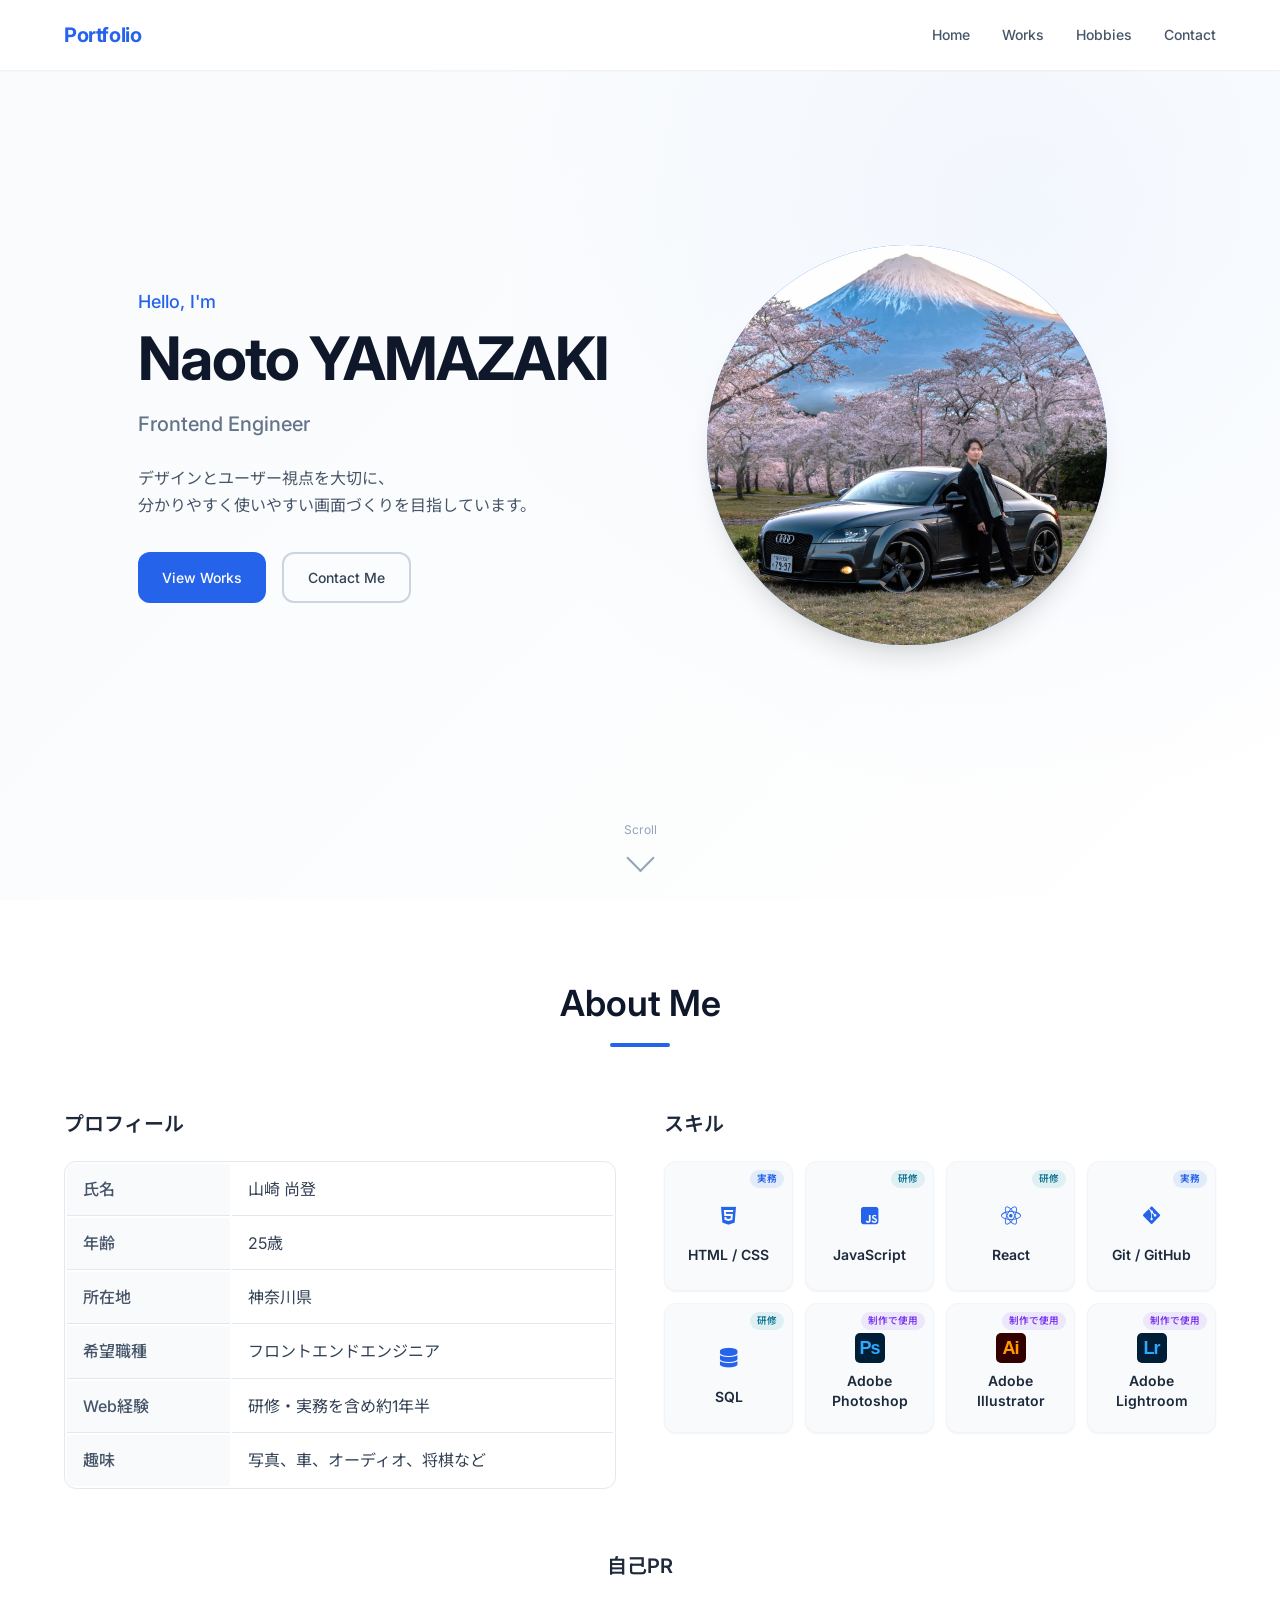
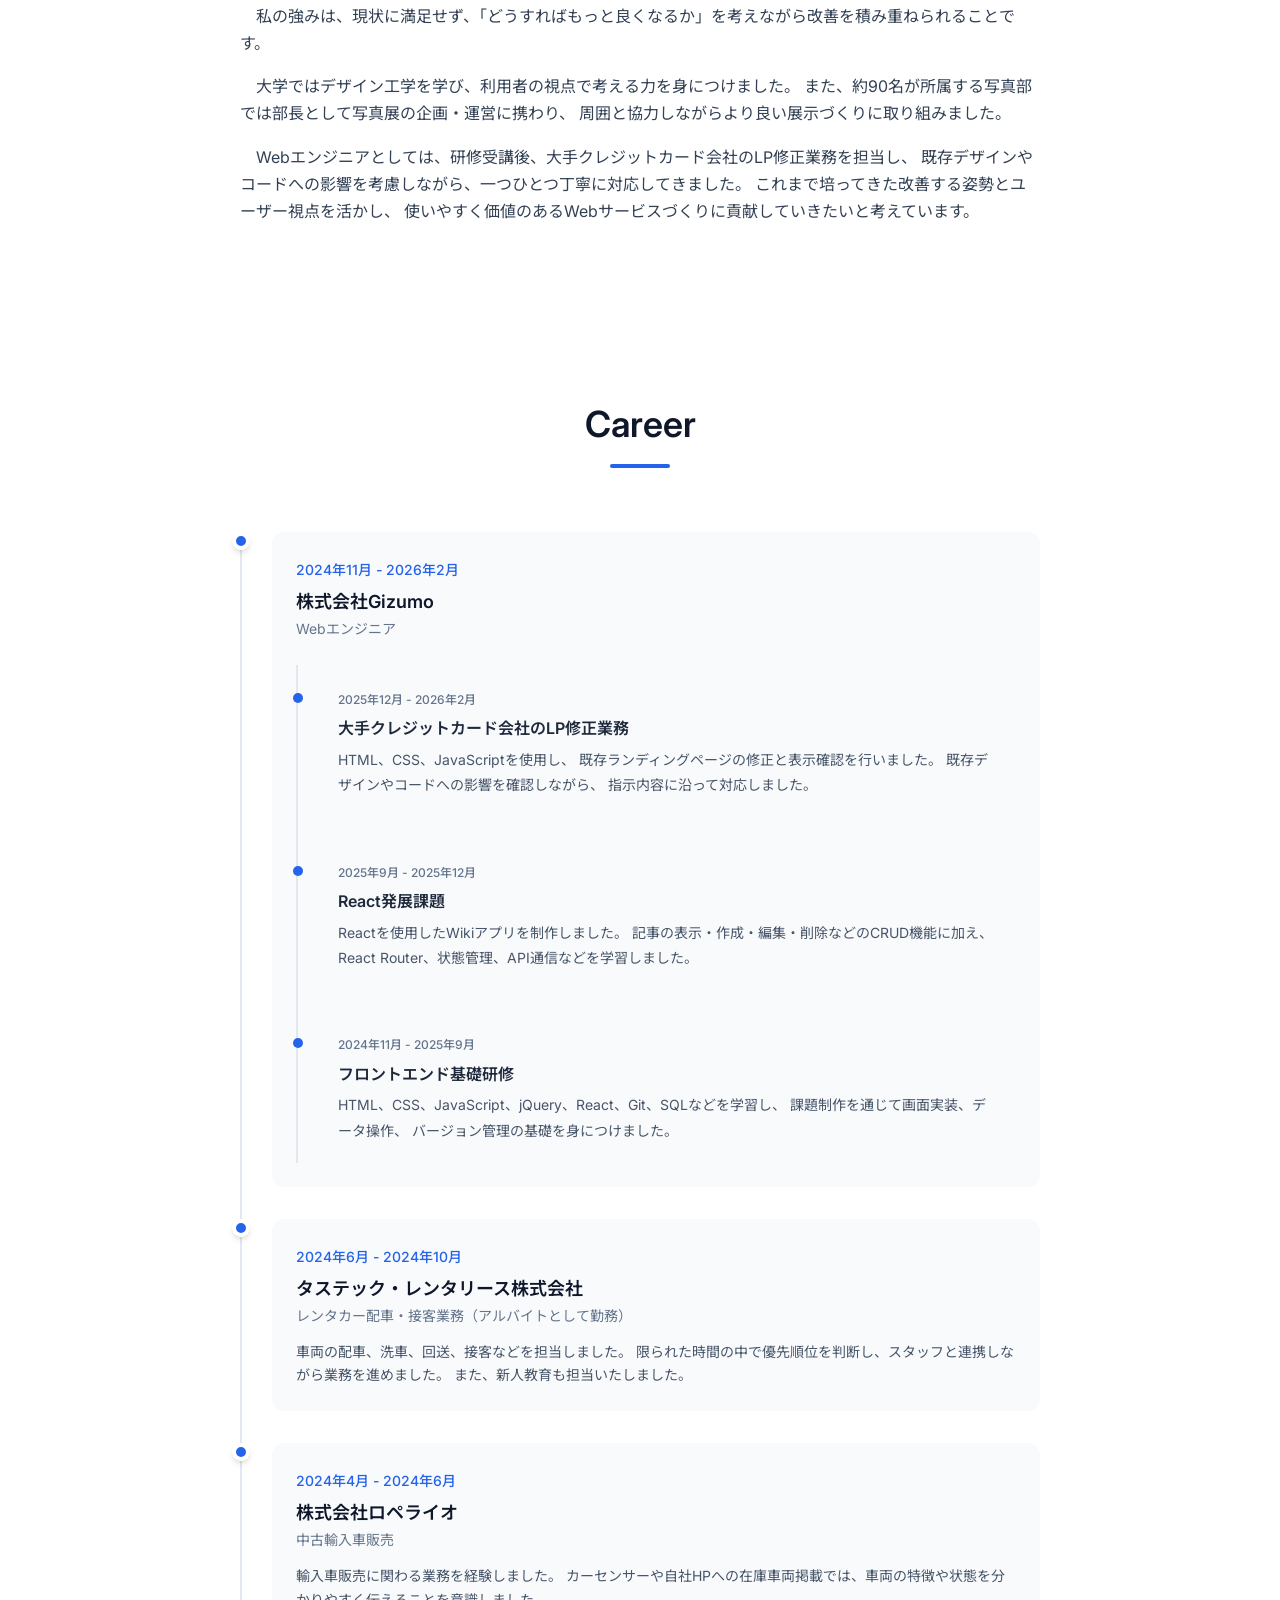
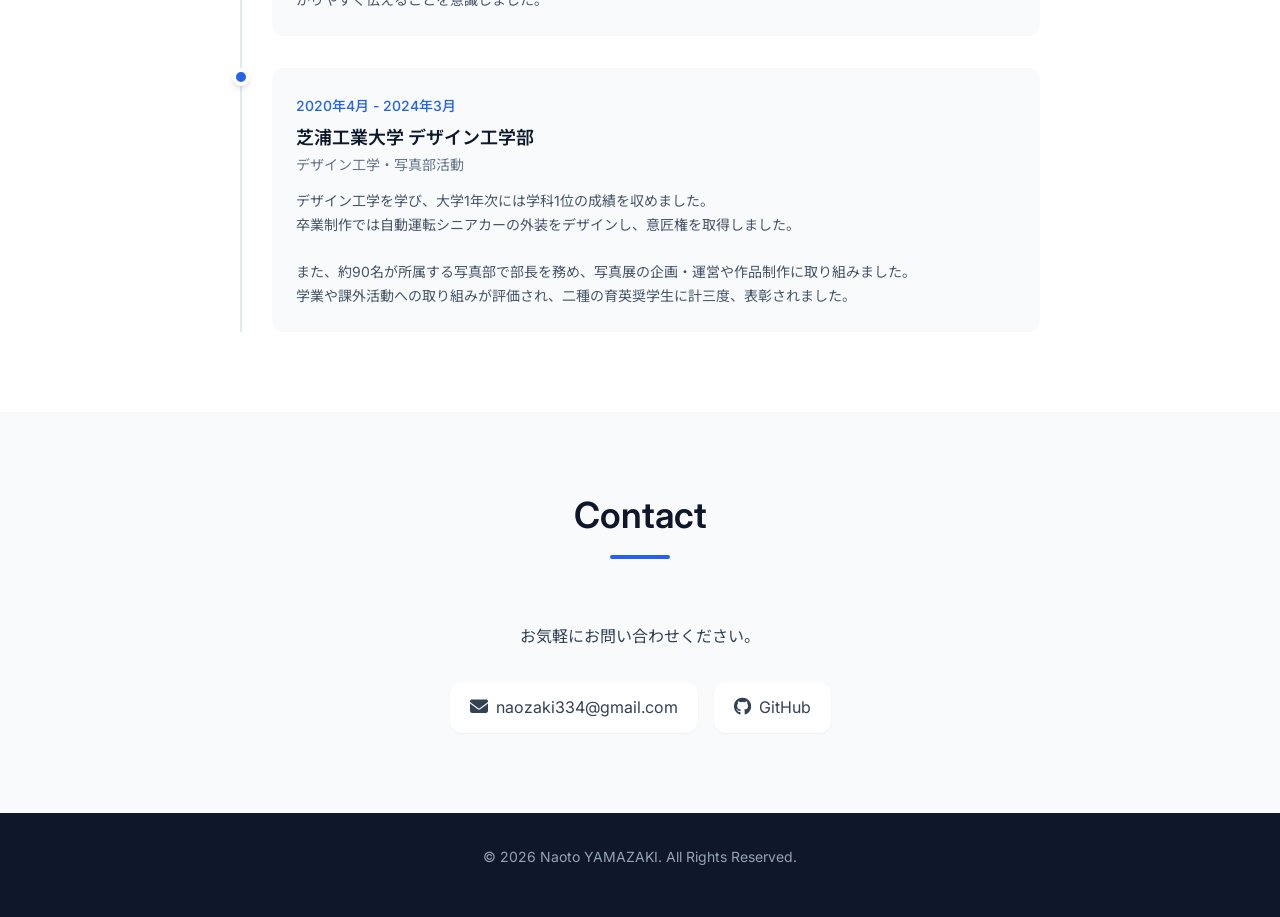
==== commit 0bb5fda6: "自己PR等文章の詳細変更" ====
--- a/index.html
+++ b/index.html
@@ -146,9 +146,7 @@
 
               <!-- React -->
               <div class="skill-card" tabindex="0">
-                <span class="skill-level skill-level-training"
-                  >研修</span
-                >
+                <span class="skill-level skill-level-training">研修</span>
 
                 <div class="skill-icon">
                   <i class="fab fa-react"></i>
@@ -227,9 +225,7 @@
 
               <!-- Lightroom -->
               <div class="skill-card" tabindex="0">
-                <span class="skill-level skill-level-creative"
-                  >制作で使用</span
-                >
+                <span class="skill-level skill-level-creative">制作で使用</span>
 
                 <div class="skill-icon adobe-skill-icon adobe-lightroom">
                   <span>Lr</span>
@@ -249,18 +245,18 @@
           <h3>自己PR</h3>
 
           <p>
-            株式会社Gizumoでフロントエンド開発の研修を受け、
-            HTML、CSS、JavaScript、Reactなどを学習しました。
-            その後、大手クレジットカード会社のランディングページ修正業務に携わり、
-            HTML、CSS、JavaScriptを使用した既存ページの修正を経験しました。
+            私の強みは、現状に満足せず、「どうすればもっと良くなるか」を考えながら改善を積み重ねられることです。
           </p>
-
           <p>
-            大学ではデザイン工学を学び、
-            見た目だけでなく、利用する人にとって分かりやすく
-            使いやすいデザインを考える姿勢を身につけました。
-            これまでの経験を活かし、
-            ユーザー視点を大切にしたフロントエンド開発に取り組みたいと考えています。
+            大学ではデザイン工学を学び、利用者の視点で考える力を身につけました。
+            また、約90名が所属する写真部では部長として写真展の企画・運営に携わり、
+            周囲と協力しながらより良い展示づくりに取り組みました。
+          </p>
+          <p>
+            Webエンジニアとしては、研修受講後、大手クレジットカード会社のLP修正業務を担当し、
+            既存デザインやコードへの影響を考慮しながら、一つひとつ丁寧に対応してきました。
+            これまで培ってきた改善する姿勢とユーザー視点を活かし、
+            使いやすく価値のあるWebサービスづくりに貢献していきたいと考えています。
           </p>
         </div>
       </div>
@@ -337,7 +333,7 @@
               <h3 class="timeline-title">タステック・レンタリース株式会社</h3>
 
               <p class="timeline-company">
-                レンタカー配車・接客業務(アルバイトとして勤務)
+                レンタカー配車・接客業務（アルバイトとして勤務）
               </p>
 
               <p class="timeline-description">
--- a/css/style.css
+++ b/css/style.css
@@ -878,104 +878,247 @@
 /* ========================================
    Works Section
 ======================================== */
+
 .works-grid {
-    display: grid;
-    grid-template-columns: repeat(auto-fill, minmax(340px, 1fr));
-    gap: var(--spacing-8);
+  display: grid;
+  grid-template-columns: repeat(3, minmax(0, 1fr));
+  align-items: stretch;
+  gap: var(--spacing-6);
 }
 
 .work-card {
-    background-color: var(--white);
-    border-radius: var(--radius-xl);
-    overflow: hidden;
-    box-shadow: var(--shadow-md);
-    transition: all var(--transition-base);
+  display: flex;
+  flex-direction: column;
+  overflow: hidden;
+  background-color: var(--white);
+  border: 1px solid var(--gray-100);
+  border-radius: var(--radius-xl);
+  box-shadow: var(--shadow-md);
+  transition:
+    transform var(--transition-base),
+    box-shadow var(--transition-base);
 }
 
 .work-card:hover {
-    transform: translateY(-8px);
-    box-shadow: var(--shadow-xl);
-}
-
+  transform: translateY(-6px);
+  box-shadow: var(--shadow-xl);
+}
+
+/* Image */
 .work-image {
-    position: relative;
-    height: 200px;
-    overflow: hidden;
-}
-
-.work-placeholder {
-    width: 100%;
-    height: 100%;
-    background: linear-gradient(135deg, var(--gray-200), var(--gray-300));
-    display: flex;
-    align-items: center;
-    justify-content: center;
-    color: var(--gray-500);
-    font-weight: 500;
-}
-
+  position: relative;
+  aspect-ratio: 16 / 9;
+  overflow: hidden;
+  background-color: var(--gray-100);
+}
+
+.work-photo {
+  width: 100%;
+  height: 100%;
+  object-fit: cover;
+  object-position: top center;
+  transition: transform var(--transition-slow);
+}
+
+.work-card:hover .work-photo {
+  transform: scale(1.03);
+}
+
+/* Technology overlay */
 .work-overlay {
-    position: absolute;
-    inset: 0;
-    background: linear-gradient(to top, rgba(0,0,0,0.7), transparent);
-    display: flex;
-    align-items: flex-end;
-    padding: var(--spacing-4);
-    opacity: 0;
-    transition: opacity var(--transition-base);
+  position: absolute;
+  inset: 0;
+  display: flex;
+  align-items: flex-end;
+  padding: var(--spacing-4);
+  background: linear-gradient(
+    to top,
+    rgba(15, 23, 42, 0.78),
+    rgba(15, 23, 42, 0) 65%
+  );
+  opacity: 0;
+  transition: opacity var(--transition-base);
 }
 
 .work-card:hover .work-overlay {
-    opacity: 1;
+  opacity: 1;
 }
 
 .work-tags {
-    display: flex;
-    gap: var(--spacing-2);
-    flex-wrap: wrap;
+  display: flex;
+  flex-wrap: wrap;
+  gap: var(--spacing-2);
 }
 
 .tag {
-    padding: var(--spacing-1) var(--spacing-3);
-    background-color: rgba(255, 255, 255, 0.9);
-    border-radius: var(--radius-full);
-    font-size: var(--font-size-xs);
-    font-weight: 500;
-    color: var(--gray-700);
-}
-
+  padding: var(--spacing-1) var(--spacing-3);
+  color: var(--gray-800);
+  background-color: rgba(255, 255, 255, 0.92);
+  border-radius: var(--radius-full);
+  font-size: var(--font-size-xs);
+  font-weight: 600;
+}
+
+/* Private project image */
+.work-image-private {
+  background:
+    radial-gradient(
+      circle at top right,
+      rgba(59, 130, 246, 0.18),
+      transparent 45%
+    ),
+    linear-gradient(135deg, var(--gray-800), var(--gray-900));
+}
+
+.work-private {
+  width: 100%;
+  height: 100%;
+  display: flex;
+  flex-direction: column;
+  align-items: center;
+  justify-content: center;
+  padding: var(--spacing-5);
+  color: var(--white);
+  text-align: center;
+}
+
+.work-private-icon {
+  width: 52px;
+  height: 52px;
+  margin-bottom: var(--spacing-3);
+  display: flex;
+  align-items: center;
+  justify-content: center;
+  color: var(--white);
+  background-color: rgba(255, 255, 255, 0.12);
+  border: 1px solid rgba(255, 255, 255, 0.16);
+  border-radius: 50%;
+  font-size: var(--font-size-xl);
+}
+
+.work-private-title {
+  margin-bottom: var(--spacing-1);
+  color: var(--white);
+  font-size: var(--font-size-sm);
+  font-weight: 600;
+}
+
+.work-private-text {
+  margin-bottom: 0;
+  color: var(--gray-300);
+  font-size: var(--font-size-xs);
+  line-height: 1.6;
+}
+
+/* Content */
 .work-content {
-    padding: var(--spacing-6);
+  flex: 1;
+  padding: var(--spacing-6);
+  display: flex;
+  flex-direction: column;
+}
+
+.work-category {
+  align-self: flex-start;
+  margin-bottom: var(--spacing-2);
+  padding: 3px 9px;
+  color: #0e7490;
+  background-color: rgba(8, 145, 178, 0.1);
+  border-radius: var(--radius-full);
+  font-size: var(--font-size-xs);
+  font-weight: 600;
+}
+
+.work-category-professional {
+  color: var(--primary-color);
+  background-color: rgba(37, 99, 235, 0.1);
 }
 
 .work-title {
-    font-size: var(--font-size-lg);
-    margin-bottom: var(--spacing-3);
+  margin-bottom: var(--spacing-3);
+  font-size: var(--font-size-lg);
 }
 
 .work-description {
-    font-size: var(--font-size-sm);
-    color: var(--gray-600);
-    margin-bottom: var(--spacing-4);
-}
-
+  margin-bottom: var(--spacing-5);
+  color: var(--gray-600);
+  font-size: var(--font-size-sm);
+  line-height: 1.8;
+}
+
+/* Implementation points */
+.work-points {
+  margin-bottom: var(--spacing-5);
+  padding: var(--spacing-4);
+  background-color: var(--gray-50);
+  border-radius: var(--radius-lg);
+}
+
+.work-points h3 {
+  margin-bottom: var(--spacing-3);
+  color: var(--gray-700);
+  font-size: var(--font-size-sm);
+}
+
+.work-points ul {
+  display: flex;
+  flex-direction: column;
+  gap: var(--spacing-2);
+}
+
+.work-points li {
+  position: relative;
+  padding-left: var(--spacing-4);
+  color: var(--gray-600);
+  font-size: var(--font-size-xs);
+  line-height: 1.6;
+}
+
+.work-points li::before {
+  content: "";
+  position: absolute;
+  top: 0.55em;
+  left: 0;
+  width: 6px;
+  height: 6px;
+  background-color: var(--primary-color);
+  border-radius: 50%;
+}
+
+/* Links */
 .work-links {
-    display: flex;
-    gap: var(--spacing-4);
+  margin-top: auto;
+  display: flex;
+  flex-wrap: wrap;
+  gap: var(--spacing-4);
+  padding-top: var(--spacing-2);
 }
 
 .work-link {
-    display: inline-flex;
-    align-items: center;
-    gap: var(--spacing-2);
-    font-size: var(--font-size-sm);
-    color: var(--primary-color);
-    font-weight: 500;
-    transition: color var(--transition-fast);
-}
-
-.work-link:hover {
-    color: var(--primary-dark);
+  display: inline-flex;
+  align-items: center;
+  gap: var(--spacing-2);
+  color: var(--primary-color);
+  font-size: var(--font-size-sm);
+  font-weight: 600;
+  transition: color var(--transition-fast);
+}
+
+a.work-link:hover {
+  color: var(--primary-dark);
+}
+
+.work-link-secondary {
+  color: var(--gray-600);
+}
+
+a.work-link-secondary:hover {
+  color: var(--gray-900);
+}
+
+.work-link-disabled {
+  color: var(--gray-500);
+  cursor: default;
 }
 
 /* More Works */
@@ -1016,20 +1159,31 @@
 }
 
 .photography-achievements {
-    display: grid;
-    grid-template-columns: repeat(auto-fit, minmax(240px, 280px));
-    justify-content: center;
-    gap: var(--spacing-6);
-    margin-bottom: var(--spacing-12);
+  display: grid;
+  grid-template-columns: repeat(4, 1fr);
+  gap: var(--spacing-5);
+  margin-bottom: var(--spacing-12);
 }
 
 .achievement-card {
-    padding: var(--spacing-6);
-    background-color: var(--white);
-    border-radius: var(--radius-lg);
-    box-shadow: var(--shadow-sm);
-    text-align: center;
-    transition: all var(--transition-base);
+  padding: var(--spacing-6);
+  background-color: var(--white);
+  border-radius: var(--radius-lg);
+  box-shadow: var(--shadow-sm);
+  text-align: center;
+  transition: all var(--transition-base);
+}
+
+@media (max-width: 1024px) {
+  .photography-achievements {
+    grid-template-columns: repeat(2, 1fr);
+  }
+}
+
+@media (max-width: 600px) {
+  .photography-achievements {
+    grid-template-columns: 1fr;
+  }
 }
 
 .achievement-card:hover {
@@ -1405,6 +1559,10 @@
         grid-template-columns: repeat(3, 1fr);
     }
     
+    .works-grid {
+        grid-template-columns: repeat(2, minmax(0, 1fr));
+    }
+
     .gallery-grid {
         grid-template-columns: repeat(2, 1fr);
     }
@@ -1459,6 +1617,12 @@
         grid-template-columns: 1fr;
     }
     
+    .work-card {
+        max-width: 620px;
+        width: 100%;
+        margin: 0 auto;
+    }
+
     .skills-grid {
         grid-template-columns: repeat(2, 1fr);
     }
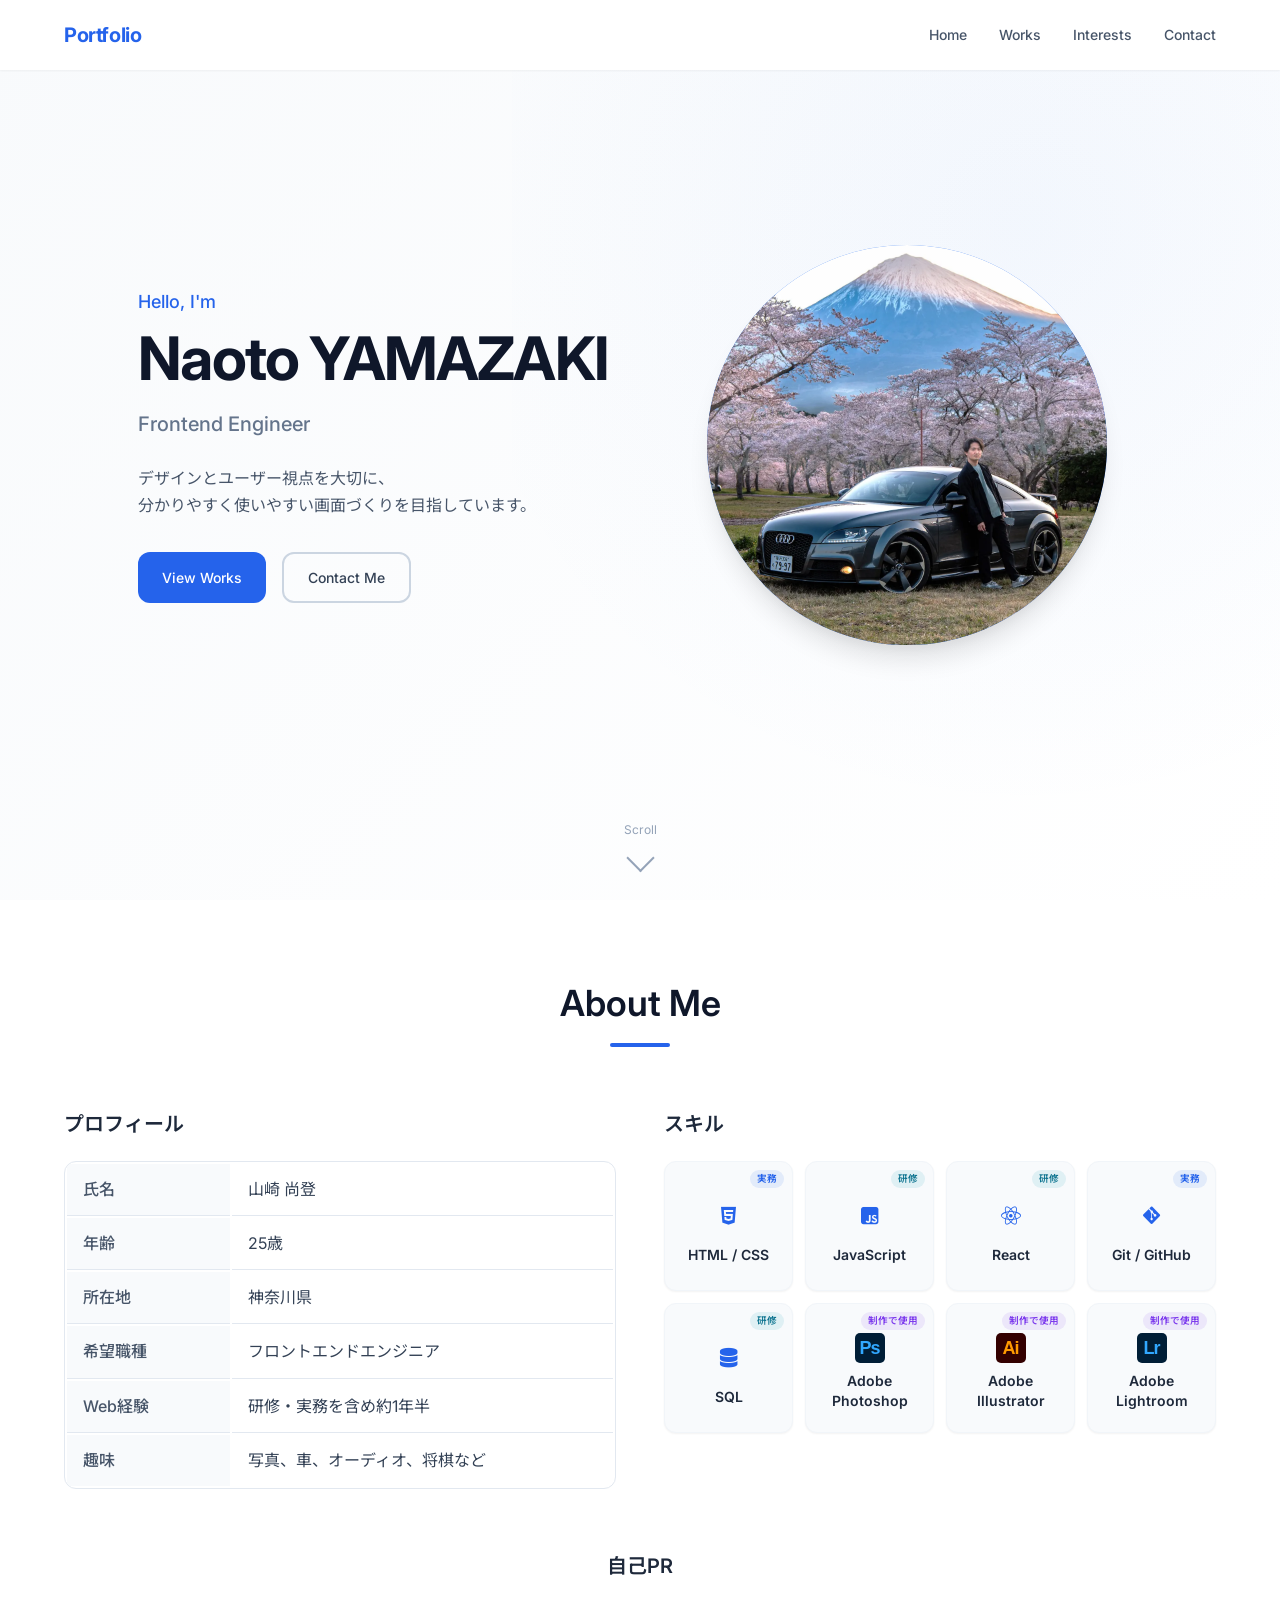
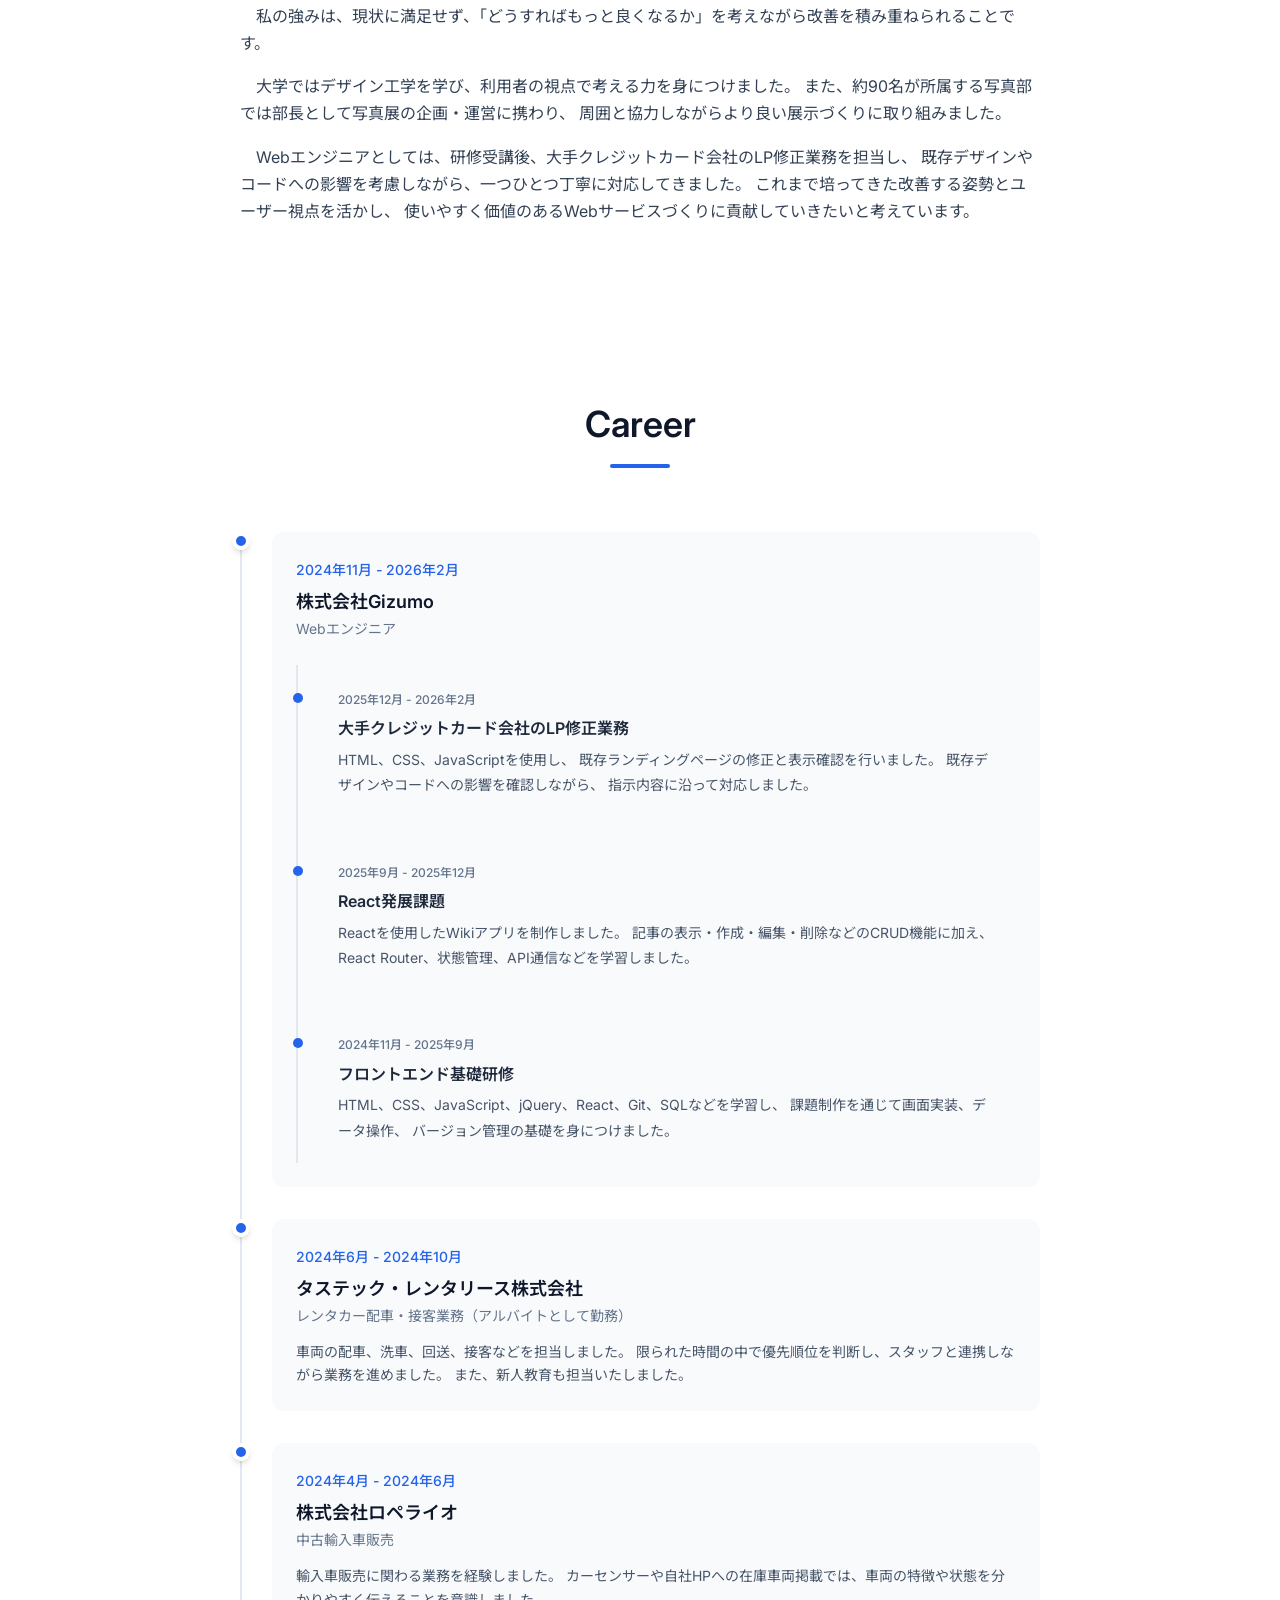
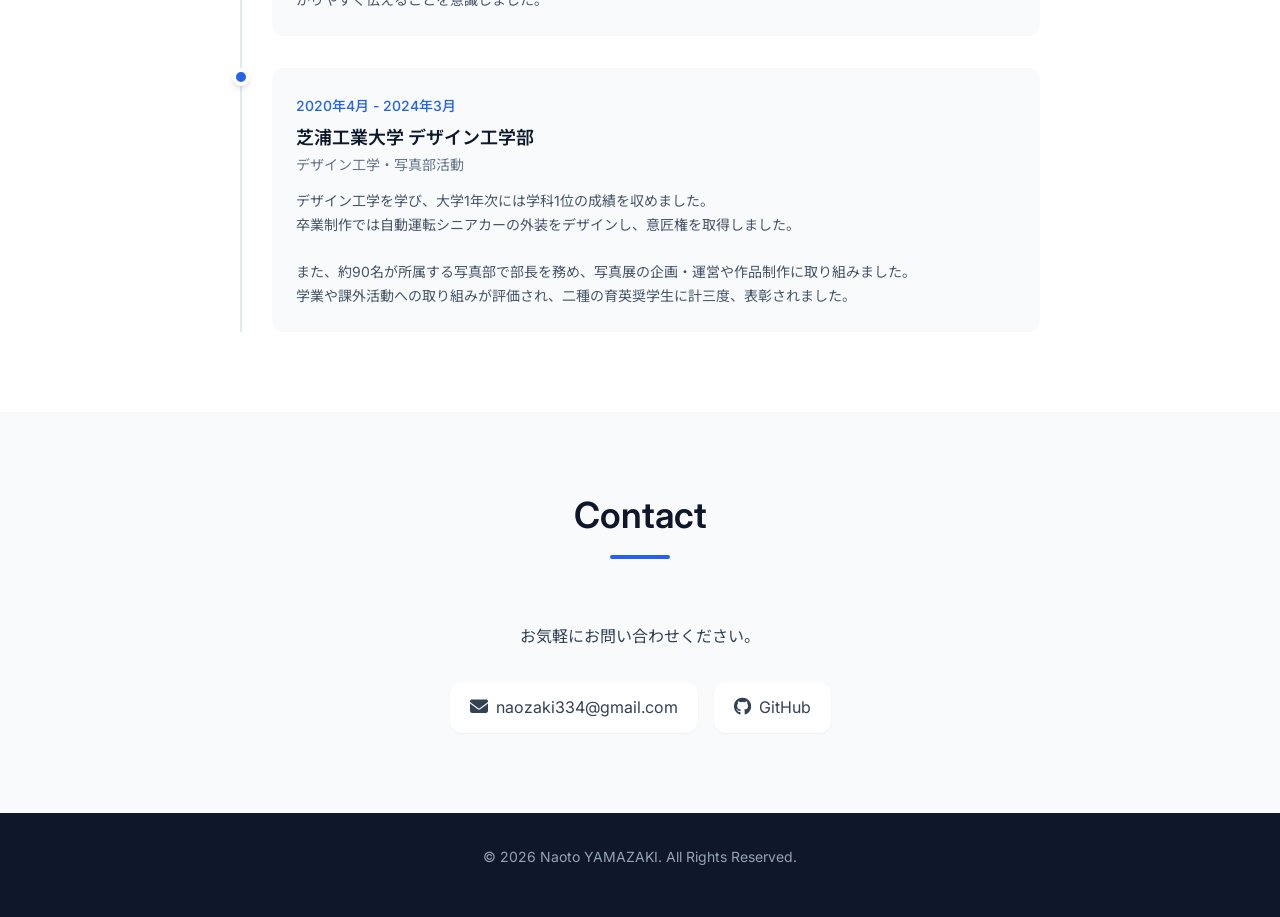
==== commit bb4c4a58: "hobbiesからinterestsに変更" ====
--- a/index.html
+++ b/index.html
@@ -33,7 +33,7 @@
         <ul class="nav-menu" id="nav-menu">
           <li><a href="index.html" class="nav-link active">Home</a></li>
           <li><a href="works.html" class="nav-link">Works</a></li>
-          <li><a href="hobbies.html" class="nav-link">Hobbies</a></li>
+          <li><a href="interests.html" class="nav-link">Interests</a></li>
           <li><a href="#contact" class="nav-link">Contact</a></li>
         </ul>
       </div>
--- a/css/style.css
+++ b/css/style.css
@@ -1142,7 +1142,7 @@
 }
 
 /* ========================================
-   Hobbies Section
+   Interests Section
 ======================================== */
 .hobby-section {
     padding: var(--spacing-20) 0;
